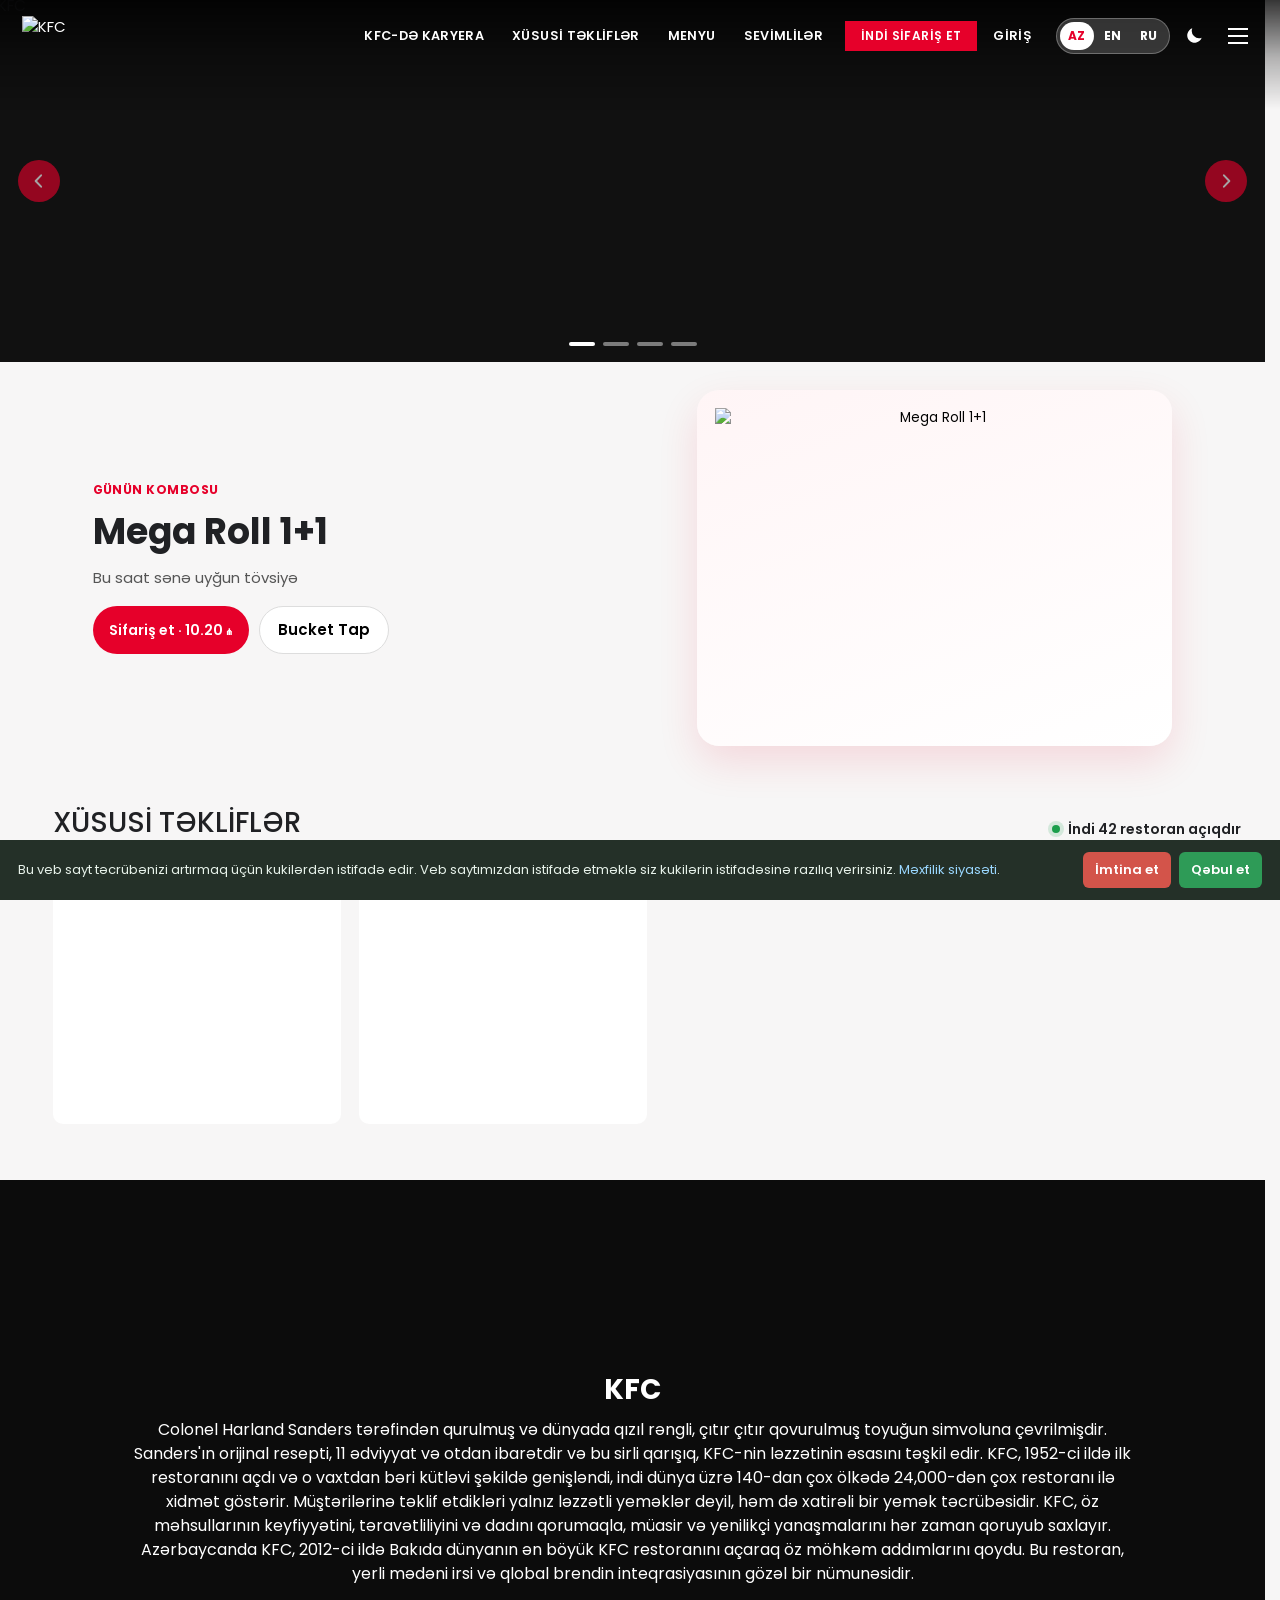
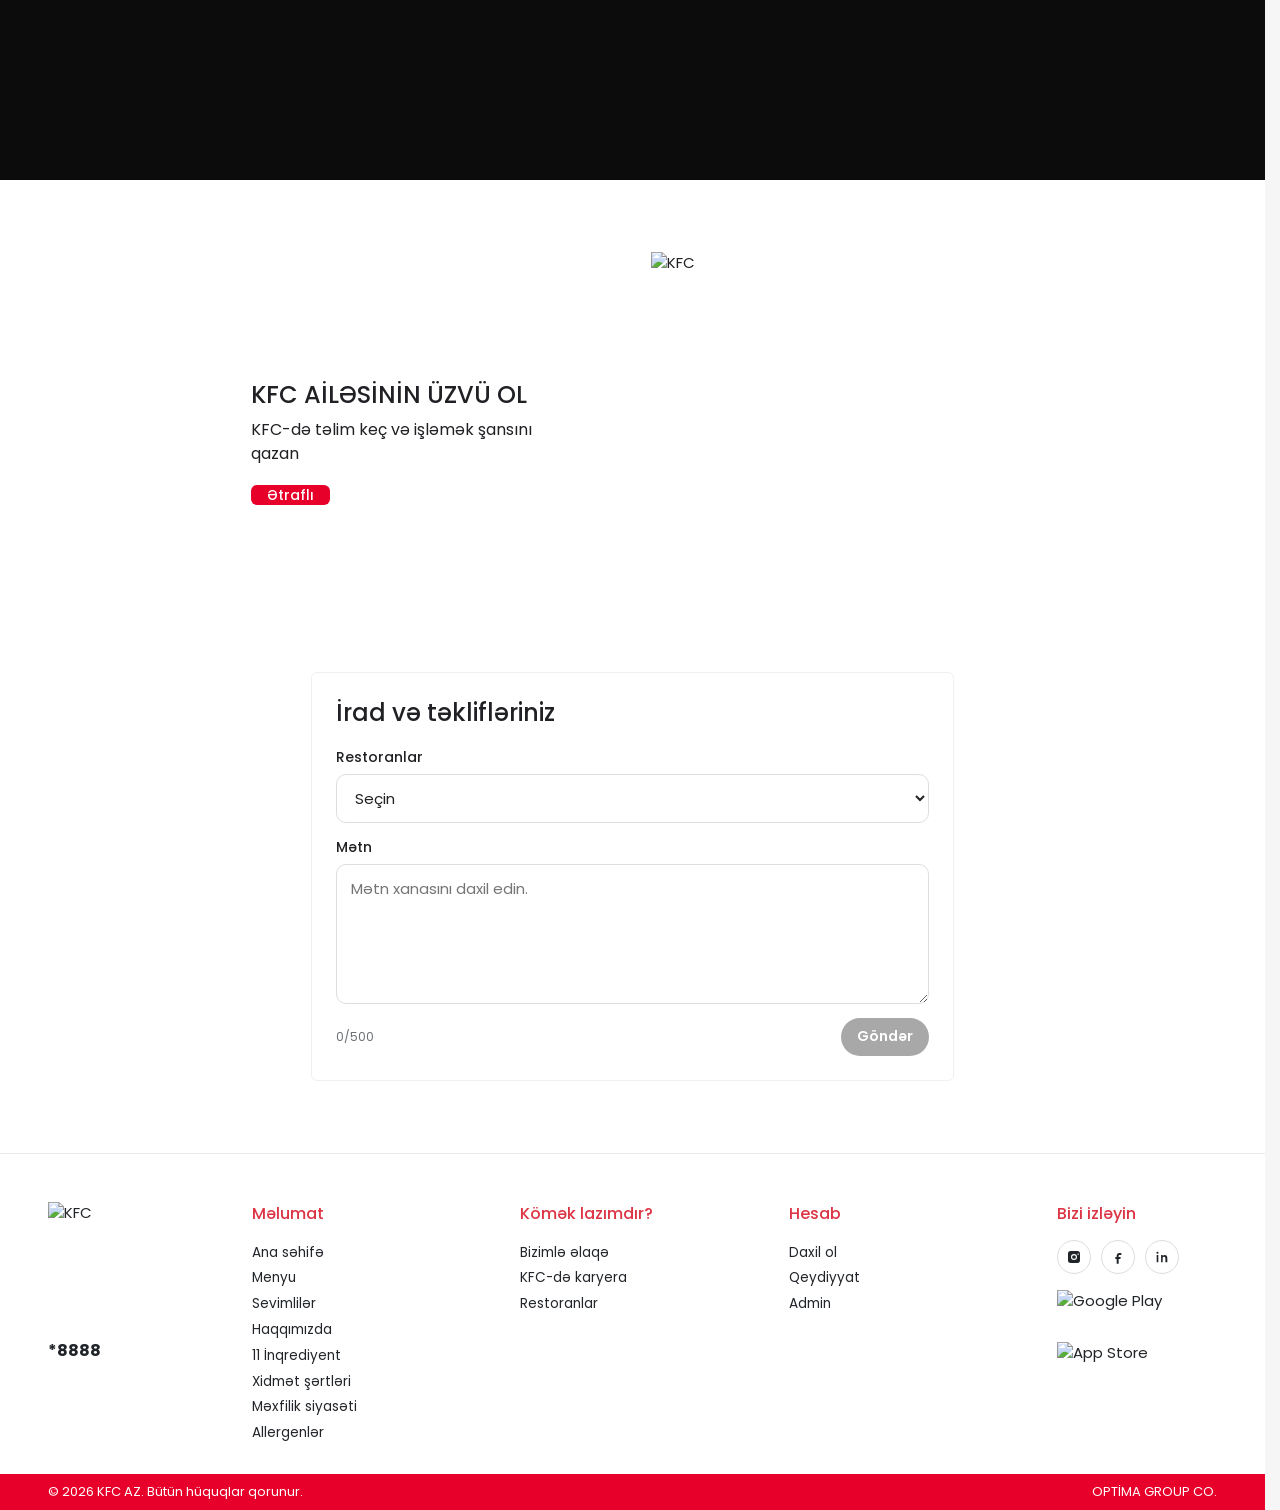
==== index.html @ a6d3deba "first commit" ====
<!DOCTYPE html>
<html lang="az">
<head>
  <meta charset="UTF-8">
  <meta name="viewport" content="width=device-width, initial-scale=1">
  <title>KFC Azərbaycan</title>
  <meta name="theme-color" content="#e6002a">
  <link rel="manifest" href="/manifest.webmanifest">
  <link rel="icon" href="https://kfc.az/_next/static/media/kfcLogo.0ef986cb.svg">
  <link rel="preconnect" href="https://fonts.googleapis.com">
  <link rel="preconnect" href="https://fonts.gstatic.com" crossorigin>
  <link href="https://fonts.googleapis.com/css2?family=Poppins:wght@400;500;600;700&display=swap" rel="stylesheet">
  <link rel="stylesheet" href="/css/styles.css?v=19">
  <script>!function(){try{if(localStorage.getItem("kfc_theme")==="dark")document.documentElement.classList.add("theme-dark")}catch(e){}}()</script>
</head>
<body data-page="home">
  <div id="root"></div>
  <script src="/js/catalog.js?v=19"></script>
  <script src="/js/branches.js?v=19"></script>
  <script src="/js/content.js?v=19"></script>
  <script src="/js/i18n.js?v=19"></script>
  <script src="/js/app.js?v=19"></script>
</body>
</html>
---- css/styles.css ----
﻿:root {
  --red: #e6002a;
  --red-dark: #c40022;
  --ink: #202124;
  --muted: #6b6f76;
  --line: #ececec;
  --bg: #f6f5f5;
  --card: #ffffff;
  --footer: #161616;
  --header-h: 72px;
  --shadow: 0 10px 28px rgba(17, 17, 17, 0.08);
  --radius: 16px;
}

* { box-sizing: border-box; }

html {
  overflow-y: scroll;
  scrollbar-gutter: stable;
  scrollbar-width: auto;
  scrollbar-color: #e6002a #f5f5f5;
}
::-webkit-scrollbar { width: 12px; height: 12px; }
::-webkit-scrollbar-track { background: #f5f5f5; }
::-webkit-scrollbar-thumb {
  background: #e6002a;
  border: 2px solid #f5f5f5;
  border-radius: 8px;
}
::-webkit-scrollbar-thumb:hover { background: #c40022; }
.drawer,
.side,
.offer-row { scrollbar-width: thin; scrollbar-color: #e6002a #f5f5f5; }
.drawer::-webkit-scrollbar,
.side::-webkit-scrollbar,
.offer-row::-webkit-scrollbar { width: 8px; }
.drawer::-webkit-scrollbar-thumb,
.side::-webkit-scrollbar-thumb,
.offer-row::-webkit-scrollbar-thumb { background: #e6002a; border-radius: 8px; }
html { scroll-behavior: smooth; }
body {
  margin: 0;
  font-family: Poppins, "Segoe UI", sans-serif;
  color: var(--ink);
  background: #fff;
  font-size: 15px;
  line-height: 1.5;
}
img { max-width: 100%; display: block; }
button, input, select, textarea { font-family: inherit; }
a { color: inherit; text-decoration: none; }
button { cursor: pointer; }

body.intro-lock { overflow: hidden; }
.intro {
  position: fixed;
  inset: 0;
  z-index: 200;
  cursor: pointer;
}
.intro-panel {
  position: absolute;
  left: 0;
  right: 0;
  height: 50.2%;
  background: #070707;
  z-index: 1;
}
.intro-panel.top { top: 0; box-shadow: 0 2px 0 #e6002a; }
.intro-panel.bottom { bottom: 0; }
.intro-mark {
  position: absolute;
  left: 50%;
  top: 46%;
  z-index: 3;
  display: flex;
  flex-direction: column;
  align-items: center;
  gap: 8px;
  transform: translate(-50%, -50%);
  animation: intro-mark .28s cubic-bezier(.2, .8, .2, 1) both;
}
.intro-mark img { width: 168px; height: 168px; max-width: none; filter: drop-shadow(0 16px 28px rgba(0, 0, 0, .45)); }
.intro-mark strong {
  color: #fff;
  font-size: 34px;
  font-weight: 700;
  letter-spacing: .42em;
  margin-left: .42em;
}
.intro-ring {
  position: absolute;
  left: 50%;
  top: 42%;
  z-index: 2;
  width: 160px;
  height: 160px;
  margin: -80px 0 0 -80px;
  border-radius: 50%;
  border: 2px solid rgba(230, 0, 42, .9);
  box-shadow: 0 0 40px rgba(230, 0, 42, .45);
  animation: intro-ring .42s ease-out both;
}
.intro-skip {
  position: absolute;
  right: 22px;
  bottom: 18px;
  z-index: 4;
  background: transparent;
  color: rgba(255, 255, 255, .72);
  border: 1px solid rgba(255, 255, 255, .28);
  border-radius: 999px;
  padding: 6px 14px;
  font-size: 13px;
}
.intro.out { pointer-events: none; }
.intro.out .intro-panel.top { animation: intro-up .45s cubic-bezier(.7, 0, .2, 1) forwards; }
.intro.out .intro-panel.bottom { animation: intro-down .45s cubic-bezier(.7, 0, .2, 1) forwards; }
.intro.out .intro-mark, .intro.out .intro-ring, .intro.out .intro-skip { animation: intro-fade .2s ease forwards; }
@keyframes intro-mark {
  from { opacity: 0; transform: translate(-50%, -46%) scale(.7); }
  to { opacity: 1; transform: translate(-50%, -50%) scale(1); }
}
@keyframes intro-ring {
  from { transform: scale(.45); opacity: .95; }
  to { transform: scale(2.6); opacity: 0; }
}
@keyframes intro-up { to { transform: translateY(-101%); } }
@keyframes intro-down { to { transform: translateY(101%); } }
@keyframes intro-fade { to { opacity: 0; } }

.header {
  position: sticky;
  top: 0;
  z-index: 40;
  height: var(--header-h);
  display: flex;
  align-items: center;
  justify-content: space-between;
  padding: 0 28px 0 22px;
  background: #fff;
  border-bottom: 2px solid var(--red);
}
.is-home { background: #f7f6f6; }
.is-home .header {
  position: fixed;
  left: 0;
  right: 0;
  height: 110px;
  align-items: flex-start;
  padding: 16px 22px 0;
  background: linear-gradient(180deg, rgba(0, 0, 0, .78) 0%, rgba(0, 0, 0, .28) 52%, rgba(0, 0, 0, 0) 100%);
  box-shadow: none;
  border-bottom: 0;
  color: #fff;
  transition: background .25s ease, color .25s ease, box-shadow .25s ease;
}
.is-home .header.is-solid {
  height: 68px;
  align-items: center;
  padding: 0 22px;
  background: #f4f4f4;
  color: #2f322c;
  box-shadow: 0 4px 12px rgba(0, 0, 0, .14);
}
.is-home .header.is-solid .nav a,
.is-home .header.is-solid .icon-btn,
.is-home .header.is-solid .user-chip { color: #2f322c; }
.is-home .header.is-solid .nav a:hover,
.is-home .header.is-solid .nav a.on { color: var(--red); opacity: 1; }
.is-home .header.is-solid .badge { background: var(--red); color: #fff; }
.is-home .header.is-solid .lang-switch button { color: #2f322c; }
.is-home .header.is-solid .lang-switch button.on,
.is-home .header.is-solid .lang-switch button:hover { color: var(--red); }
.logo img { height: 30px; width: auto; }
.is-home .logo img { height: 30px; }
.nav { display: flex; align-items: center; gap: 4px; }
.nav a, .nav button.linkish {
  position: relative;
  background: none;
  border: 0;
  color: inherit;
  font-size: 12.8px;
  font-weight: 600;
  letter-spacing: 0.35px;
  padding: 8px 12px;
  text-transform: uppercase;
  border-radius: 0;
  transition: color .2s ease, opacity .2s ease;
}
.nav a:hover, .nav button.linkish:hover { color: var(--red); }
.nav a.on {
  color: var(--red);
  font-weight: 700;
}
.nav a.on::after {
  content: "";
  position: absolute;
  left: 10px;
  right: 10px;
  bottom: 2px;
  height: 2px;
  border-radius: 2px;
  background: var(--red);
}
.nav a.btn-order {
  border: 0;
}
.nav a.btn-order::after { display: none; }
.is-home .nav a:hover { color: #fff; opacity: 0.9; }
.is-home .header:not(.is-solid) .nav a.on {
  color: #fff;
  opacity: 1;
}
.is-home .header:not(.is-solid) .nav a.on::after {
  background: #fff;
  box-shadow: 0 1px 6px rgba(0, 0, 0, .35);
}
.is-home .header.is-solid .nav a.on {
  color: var(--red);
  opacity: 1;
}
.is-home .header.is-solid .nav a.on::after { background: var(--red); }
.btn-order {
  background: var(--red) !important;
  color: #fff !important;
  border-radius: 999px;
  padding: 8px 16px !important;
  font-size: 12px !important;
  line-height: 1.2;
  margin-left: 6px;
}
.btn-order:hover { background: var(--red-dark) !important; opacity: 1 !important; }
.icon-btn {
  position: relative;
  width: 40px;
  height: 40px;
  border: 0;
  background: transparent;
  color: inherit;
  display: grid;
  place-items: center;
  border-radius: 8px;
}
.badge {
  position: absolute;
  top: 2px;
  right: 0;
  min-width: 16px;
  height: 16px;
  padding: 0 4px;
  border-radius: 99px;
  background: var(--red);
  color: #fff;
  font-size: 10px;
  font-weight: 700;
  display: grid;
  place-items: center;
}
.is-home .badge { background: #fff; color: var(--red); }
.icon-btn:hover { background: rgba(127,127,127,.12); }
.user-chip {
  font-size: 13px;
  font-weight: 600;
  padding: 0 8px;
  text-transform: none !important;
}
.theme-btn {
  width: 40px;
  height: 40px;
  border-radius: 50%;
  flex: 0 0 auto;
}
.theme-btn svg { display: block; }
.theme-btn.is-moon { color: #3a3a3a; }
.theme-btn.is-sun { color: #f5b400; }
.is-home .theme-btn.is-moon { color: #fff; }
.is-home .theme-btn.is-sun { color: #ffd666; }
.is-home .header.is-solid .theme-btn.is-moon { color: #2f322c; }
.is-home .header.is-solid .theme-btn.is-sun { color: #e6a800; }
html.theme-dark .theme-btn.is-sun { color: #ffd666; }
html.theme-dark .theme-btn.is-moon { color: #f2f2f2; }
.lang-switch {
  display: inline-flex;
  align-items: center;
  gap: 2px;
  margin-left: 8px;
  padding: 3px;
  border-radius: 999px;
  background: rgba(0, 0, 0, .08);
  border: 1px solid rgba(0, 0, 0, .08);
}
.is-home .lang-switch {
  background: rgba(255, 255, 255, .18);
  border-color: rgba(255, 255, 255, .28);
}
.is-home .header.is-solid .lang-switch {
  background: rgba(0, 0, 0, .06);
  border-color: rgba(0, 0, 0, .08);
}
.lang-switch button {
  background: transparent;
  border: 0;
  color: #2f322c;
  font-size: 12px;
  font-weight: 700;
  letter-spacing: 0.3px;
  min-width: 34px;
  height: 28px;
  padding: 0 8px;
  border-radius: 999px;
  cursor: pointer;
  transition: color .2s ease, background .2s ease;
}
.is-home .lang-switch button { color: #fff; }
.is-home .header.is-solid .lang-switch button { color: #2f322c; }
.lang-switch button:hover { background: rgba(230, 0, 42, .12); color: var(--red); }
.lang-switch button.on {
  background: var(--red);
  color: #fff !important;
}
.is-home .lang-switch button:hover { background: rgba(255, 255, 255, .22); color: #fff; }
.is-home .lang-switch button.on { background: #fff; color: var(--red) !important; }
.is-home .header.is-solid .lang-switch button:hover { background: rgba(230, 0, 42, .12); color: var(--red); }
.is-home .header.is-solid .lang-switch button.on { background: var(--red); color: #fff !important; }
.scroll-top {
  position: fixed;
  right: 18px;
  bottom: 88px;
  z-index: 45;
  width: 46px;
  height: 46px;
  border: 0;
  border-radius: 50%;
  background: #e6002a;
  color: #fff;
  display: grid;
  place-items: center;
  box-shadow: 0 10px 24px rgba(230, 0, 42, .35);
  cursor: pointer;
  transition: transform .2s ease, background .2s ease, opacity .2s ease;
}
.scroll-top:hover { background: #c40022; transform: translateY(-2px); }
.scroll-top[hidden] { display: none !important; }
body:has(.cookie) .scroll-top { bottom: 118px; }

.hero { position: relative; background: transparent; padding: 0; }
.hero-viewport {
  position: relative;
  overflow: hidden;
  width: 100%;
  margin: 0;
  height: auto;
  aspect-ratio: 1800 / 515;
  background: #111;
}
.hero-track {
  display: flex;
  height: 100%;
  transition: transform .7s cubic-bezier(.22, .61, .36, 1);
}
.hero-slide { flex: 0 0 100%; width: 100%; height: 100%; min-width: 0; overflow: hidden; }
.hero-slide img {
  width: 100%;
  height: 100%;
  object-fit: cover;
  object-position: center center;
  background: transparent;
  display: block;
}
.hero-slide.live img { animation: hero-live 8s linear forwards; }
@keyframes hero-live { from { transform: translate3d(0,0,0) scale(1); } to { transform: translate3d(0,0,0) scale(1.03); } }
.hero-progress {
  position: absolute; left: 0; bottom: 0; height: 3px; width: 0; background: #fff; z-index: 4;
}
.hero-progress.run { animation: hero-load 4.2s linear; }
@keyframes hero-load { to { width: 100%; } }
.hero-btn {
  position: absolute;
  top: 50%;
  transform: translateY(-50%);
  width: 42px;
  height: 42px;
  border-radius: 50%;
  border: 0;
  background: #e6002a;
  color: #fff;
  display: grid;
  place-items: center;
  opacity: .62;
  transition: opacity .25s ease, transform .25s ease, background .25s ease;
  z-index: 2;
}
.hero-btn svg { display: block; }
.hero-btn:hover { opacity: 1; background: #ff1a3c; transform: translateY(-50%) scale(1.08); }
.hero-btn.prev { left: 18px; }
.hero-btn.next { right: 18px; }
.hero-bars {
  position: absolute;
  left: 0;
  right: 0;
  bottom: 8px;
  z-index: 3;
  display: flex;
  justify-content: center;
  align-items: center;
  gap: 8px;
  height: 20px;
  margin: 0;
  background: transparent;
  border: 0;
  pointer-events: none;
}
.hero-bars button {
  width: 26px; height: 4px; border: 0; border-radius: 4px; padding: 0;
  background: rgba(255, 255, 255, .45); opacity: 1;
  transition: background .25s ease, width .25s ease;
  pointer-events: auto;
  cursor: pointer;
}
.hero-bars button.on { background: #fff; width: 26px; }

.section { padding: 42px 40px 20px; }
.offers-band {
  background: #f7f6f6;
  padding: 32px 24px 48px 53px;
}
.offers-band h2 {
  margin: 0;
  font-size: 28px;
  font-weight: 500;
  letter-spacing: 0;
  text-transform: uppercase;
  line-height: 1.2;
}
.offers-head { display: flex; align-items: flex-end; justify-content: space-between; gap: 16px; margin: 0 0 28px; flex-wrap: wrap; }
.open-now { display: inline-flex; align-items: center; gap: 8px; font-size: 14px; font-weight: 600; color: #202124; }
.open-now i { width: 8px; height: 8px; border-radius: 50%; background: #1b9e4b; box-shadow: 0 0 0 4px rgba(27, 158, 75, .16); }
.offer-row {
  display: flex;
  gap: 18px;
  overflow: auto;
  padding-bottom: 8px;
}
.offer-shot {
  flex: 0 0 288px;
  width: 288px;
  height: 256px;
  border-radius: 10px;
  overflow: hidden;
  background: #fff;
  transition: box-shadow .3s ease, transform .35s ease;
}
.offer-shot:hover { box-shadow: 0 18px 36px rgba(17, 17, 17, .16); }
.offer-shot img { width: 100%; height: 100%; object-fit: cover; object-position: center; display: block; animation: offer-live 18s ease-in-out infinite alternate; }
.offer-shot:nth-child(2n) img { animation-delay: -6s; }
@keyframes offer-live { from { transform: translate3d(0,0,0) scale(1); } to { transform: translate3d(0,0,0) scale(1.035); } }
.card-grid {
  display: grid;
  grid-template-columns: repeat(5, minmax(0, 1fr));
  gap: 18px;
}

.pcard {
  background: var(--card);
  border-radius: 18px;
  box-shadow: 0 8px 24px rgba(17, 17, 17, .07);
  overflow: hidden;
  display: flex;
  flex-direction: column;
  min-height: 100%;
  border: 1px solid #f3f3f3;
  transition: box-shadow .3s ease, transform .35s ease;
}
.pcard:hover { box-shadow: 0 22px 40px rgba(17, 17, 17, .16); }
.pcard .photo {
  height: 196px;
  background: linear-gradient(#fff, #fafafa);
  display: grid;
  place-items: center;
  padding: 10px 10px 0;
  overflow: hidden;
}
.pcard .photo img {
  width: 100%;
  height: 180px;
  object-fit: contain;
  transition: transform .45s ease;
}
.pcard:hover .photo img { transform: none; }
.pcard .body { padding: 4px 14px 16px; text-align: center; display: flex; flex-direction: column; flex: 1; }
.pcard h3 {
  margin: 6px 0 6px;
  font-size: 14px;
  font-weight: 700;
  line-height: 1.3;
  min-height: 36px;
}
.pcard p {
  margin: 0 0 8px;
  color: var(--muted);
  font-size: 12px;
  line-height: 1.45;
  min-height: 35px;
  display: -webkit-box;
  -webkit-line-clamp: 2;
  -webkit-box-orient: vertical;
  overflow: hidden;
}
.price { color: var(--red); font-weight: 700; font-size: 15px; margin-bottom: 10px; }
.btn-red {
  background: var(--red);
  color: #fff;
  border: 0;
  border-radius: 999px;
  min-height: 38px;
  padding: 8px 16px;
  font-size: 14px;
  font-weight: 600;
  transition: background .2s ease, transform .2s ease, box-shadow .2s ease;
}
.btn-red:hover { background: var(--red-dark); box-shadow: 0 8px 16px rgba(230, 0, 42, .28); }
.btn-red:disabled { opacity: .45; cursor: not-allowed; }
.pcard .btn-red { width: 100%; margin-top: auto; }

.story-band {
  position: relative;
  min-height: 600px;
  overflow: hidden;
  background: #111;
}
.story-photo {
  position: absolute;
  inset: -4%;
  background: center/cover no-repeat;
  animation: story-live 32s ease-in-out infinite alternate;
}
@keyframes story-live {
  from { transform: translate3d(-1.2%, 0, 0) scale(1.04); }
  to { transform: translate3d(1.2%, 0, 0) scale(1.06); }
}
.story-overlay {
  position: relative;
  z-index: 1;
  min-height: 600px;
  background: rgba(0, 0, 0, .267);
  display: flex;
  align-items: center;
  justify-content: center;
  padding: 48px 16px;
}
.story-box { width: min(1000px, 100%); text-align: center; color: #fff; }
.story-box h2 {
  margin: 0;
  color: #fff;
  font-size: 28px;
  font-weight: 700;
  line-height: 33.6px;
  text-transform: none;
  letter-spacing: 0;
}
.story-box p {
  margin: 12px 0 0;
  color: #fff;
  font-size: 16px;
  font-weight: 400;
  line-height: 24px;
}

.ing, .year-card, .career-row, .join-card {
  transition: box-shadow .3s ease, transform .35s ease;
}
.offer-shot.is-tilt, .pcard.is-tilt, .ing.is-tilt, .year-card.is-tilt, .career-row.is-tilt, .join-card.is-tilt {
  transition: box-shadow .3s ease;
}

.home-bottom {
  background: #fff;
  display: flex;
  justify-content: center;
  align-items: flex-start;
  gap: 28px;
  flex-wrap: wrap;
  padding: 64px 40px 72px;
}
.join-card {
  width: min(820px, 100%);
  min-height: 384px;
  background: #fff;
  border-radius: 6px;
  display: flex;
  align-items: center;
  justify-content: space-between;
  gap: 12px;
  padding: 8px 8px 8px 28px;
}
.join-card h2 {
  margin: 0 0 8px;
  font-size: 24px;
  font-weight: 500;
  line-height: 28.8px;
  text-transform: uppercase;
}
.join-card p { margin: 0 0 18px; font-size: 16px; line-height: 24px; max-width: 307px; }
.join-card img { width: 384px; height: 384px; object-fit: cover; object-position: center; flex: 0 0 384px; animation: offer-live 20s ease-in-out infinite alternate; }
.join-card .btn-red { width: 144px; height: 40px; min-height: 40px; border-radius: 6px; font-weight: 500; padding: 0 16px; }
.feedback-card {
  width: min(643px, 100%);
  background: #fff;
  border: 1px solid #f0f0f0;
  border-radius: 6px;
  padding: 22px 24px 24px;
}
.feedback-card h2 { margin: 0 0 16px; font-size: 24px; font-weight: 500; }
.field { display: flex; flex-direction: column; gap: 6px; margin-bottom: 14px; }
.field span, .label { font-size: 14px; font-weight: 500; }
.field input, .field select, .field textarea {
  width: 100%;
  border: 1px solid #dedede;
  border-radius: 10px;
  padding: 12px 14px;
  font-size: 15px;
  background: #fff;
  color: var(--ink);
}
.field textarea { min-height: 140px; resize: vertical; }
.field input:focus, .field select:focus, .field textarea:focus, .search:focus {
  outline: none;
  border-color: var(--red);
  box-shadow: 0 0 0 3px rgba(230, 0, 42, .12);
}
.row-between { display: flex; justify-content: space-between; align-items: center; gap: 12px; }
.counter { font-size: 12px; color: var(--muted); }
.note { font-size: 14px; color: #1b7f3a; background: #eefaf1; border-radius: 10px; padding: 12px 14px; }

.footer { background: #fff; color: #212529; padding: 48px 48px 0; border-top: 1px solid rgba(0, 0, 0, .08); }
.footer-grid { display: grid; grid-template-columns: 180px 1fr 1fr 1fr 160px; gap: 24px; align-items: start; }
.foot-brand { display: flex; flex-direction: column; align-items: flex-start; gap: 14px; }
.foot-logo { width: 120px; height: 120px; object-fit: contain; display: block; }
.footer h3 { margin: 0 0 14px; color: #dc3545; font-size: 16px; font-weight: 500; }
.footer a, .footer p { display: block; font-size: 13.6px; line-height: 1.9; color: #212529; margin: 0; }
.footer a:hover { color: var(--red); }
.phone { font-size: 16px !important; color: #212529 !important; font-weight: 700; letter-spacing: 0; }
.footer .copy {
  margin: 28px -48px 0;
  height: 36px;
  padding: 0 48px;
  background: var(--red);
  color: #fff;
  font-size: 13px;
  display: flex;
  align-items: center;
  justify-content: space-between;
  gap: 16px;
}
.socials { display: flex; gap: 10px; }
.socials a {
  width: 34px; height: 34px; border-radius: 50%; border: 1px solid #ddd;
  display: grid; place-items: center; font-size: 13px; font-weight: 700; color: #212529;
}
.socials a:hover { background: var(--red); border-color: var(--red); transform: translateY(-2px); }
.stores { display: flex; flex-direction: column; align-items: flex-start; gap: 8px; margin-top: 16px; }
.stores img { width: 150px; height: auto; display: block; }
.empty-basket { display: flex; flex-direction: column; align-items: center; text-align: center; padding: 12px 0 8px; }
.empty-basket img { width: 160px; height: 160px; object-fit: contain; }
.courier {
  position: fixed; left: 18px; bottom: 18px; z-index: 54;
  display: flex; align-items: center; gap: 10px;
  background: #fff; color: #202124; border-radius: 16px;
  box-shadow: 0 12px 28px rgba(17, 17, 17, .16);
  padding: 8px 8px 8px 8px; max-width: calc(100vw - 36px);
}
body:has(.cookie) .courier { bottom: 78px; }
.courier img { width: 64px; height: 64px; object-fit: contain; border-radius: 12px; flex: 0 0 64px; }
.courier span { display: flex; flex-direction: column; min-width: 0; }
.courier b { font-size: 14px; }
.courier em { font-style: normal; color: #e6002a; font-size: 13px; font-weight: 700; }
.courier small { color: #6b6f76; font-size: 12px; }
.courier button { border: 0; background: transparent; color: #6b6f76; font-size: 18px; line-height: 1; padding: 4px 6px; }

.cookie {
  position: fixed; left: 0; right: 0; bottom: 0; z-index: 60;
  background: #243028; color: #e7f2ea;
  display: flex; justify-content: space-between; align-items: center; gap: 18px;
  padding: 12px 18px; font-size: 13px; line-height: 1.45;
}
.cookie a { color: #9ad7ff; display: inline; }
.cookie .actions { display: flex; gap: 8px; flex-shrink: 0; }
.cookie .ghost, .cookie .ok {
  border-radius: 6px; padding: 8px 12px; font-size: 13px; font-weight: 600; border: 0;
}
.cookie .ghost { background: #d3544a; color: #fff; }
.cookie .ok { background: #2e9b57; color: #fff; }

.backdrop { position: fixed; inset: 0; background: rgba(0,0,0,.45); z-index: 70; }
.drawer {
  position: fixed; top: 0; right: 0; height: 100%; width: min(420px, 100%);
  background: #fff; z-index: 80; overflow: auto; padding: 18px 18px 32px;
  box-shadow: -12px 0 40px rgba(0,0,0,.18);
}
.drawer h4 { margin: 18px 0 8px; font-size: 15px; }
button.texty { background: none; border: 0; cursor: pointer; }
.drawer a, .drawer button.texty {
  display: block; width: 100%; text-align: left; background: none; border: 0;
  padding: 8px 0; font-size: 14px; color: #333;
}
.drawer-head { display: flex; justify-content: space-between; align-items: center; }
.cart-row { display: grid; grid-template-columns: 64px 1fr auto; gap: 10px; align-items: center; padding: 10px 0; border-bottom: 1px solid var(--line); }
.cart-row img { width: 64px; height: 64px; object-fit: contain; }
.qty { display: flex; align-items: center; gap: 8px; margin-top: 6px; }
.qty button { width: 26px; height: 26px; border-radius: 50%; border: 1px solid #ddd; background: #fff; }
.cart-total { display: flex; justify-content: space-between; font-weight: 700; margin: 14px 0; font-size: 16px; }
.empty { color: var(--muted); font-size: 14px; padding: 8px 0 16px; }
.lang-row { display: flex; gap: 8px; margin-top: 8px; }
.lang-row button { border: 1px solid #ddd; background: #fff; border-radius: 8px; padding: 6px 10px; font-weight: 700; font-size: 13px; }
.lang-row button.on { background: var(--red); color: #fff; border-color: var(--red); }

.layout { display: grid; grid-template-columns: 268px 1fr; min-height: calc(100vh - 72px); background: #fff; }
.side {
  background: #f7f6f6;
  padding: 22px 14px 40px;
  position: sticky;
  top: 72px;
  height: calc(100vh - 72px);
  overflow: auto;
}
.side button {
  width: 100%; display: flex; align-items: center; gap: 14px;
  background: none; border: 0; text-align: left; padding: 10px 12px;
  font-size: 16px; font-weight: 500; color: #212529;
  border-radius: 14px;
  transition: background .2s ease, color .2s ease, transform .2s ease;
}
.side button em { margin-left: auto; font-style: normal; font-size: 12px; color: #9aa0a6; font-weight: 600; }
.side button:hover { background: rgba(255, 255, 255, .7); }
.side button.on { color: var(--red); font-weight: 700; background: transparent; }
.side .bubble {
  width: 48px; height: 48px; border-radius: 50%;
  display: grid; place-items: center;
  background: #fff;
  color: #4a4a4a;
  flex: 0 0 48px;
  overflow: hidden;
  border: 2px solid #eee;
  box-shadow: 0 4px 14px rgba(17, 17, 17, .08);
  transition: border-color .2s ease, box-shadow .2s ease, transform .2s ease;
}
.side .bubble img {
  width: 100%;
  height: 100%;
  object-fit: cover;
  object-position: center;
  display: block;
  transform: scale(1.08);
}
.side button:hover .bubble {
  transform: scale(1.04);
  box-shadow: 0 8px 18px rgba(17, 17, 17, .12);
}
.side button.on .bubble {
  border-color: var(--red);
  box-shadow: 0 0 0 3px rgba(230, 0, 42, .18), 0 8px 20px rgba(230, 0, 42, .16);
  background: #fff;
  color: var(--red);
}
.side svg { width: 22px; height: 22px; }
.menu-wrap { padding: 22px 28px 48px; background: #fff; }
.menu-head { display: flex; justify-content: space-between; align-items: flex-end; gap: 18px; margin-bottom: 18px; }
.menu-head h1 { margin: 0; font-size: 28px; font-weight: 600; letter-spacing: -.3px; }
.menu-head p { margin: 4px 0 0; color: var(--muted); font-size: 14px; }
.menu-head .search { max-width: 280px; margin: 0; }
.kfc-stripe { display: flex; gap: 6px; margin-bottom: 10px; }
.kfc-stripe span { width: 28px; height: 8px; background: var(--red); border-radius: 2px; }
.kfc-stripe span.soft { background: #f6d5da; }
.menu-grid { animation: rise .35s ease; }
@keyframes rise { from { opacity: 0; transform: translateY(10px); } to { opacity: 1; transform: none; } }
.catalog .card-grid { grid-template-columns: repeat(auto-fill, minmax(250px, 1fr)); gap: 20px; }
.catalog .pcard {
  background: #f7f6f6;
  border: 0;
  border-radius: 10px;
  box-shadow: none;
}
.catalog .pcard:hover { box-shadow: 0 18px 36px rgba(17, 17, 17, .14); }
.catalog .pcard .photo {
  position: relative;
  height: 208px;
  padding: 0;
  background: #f7f6f6;
  overflow: hidden;
  display: block;
}
.catalog .pcard .photo img {
  position: absolute;
  inset: 0;
  width: 100%;
  height: 100%;
  object-fit: cover;
  object-position: center;
  display: block;
}
.offers-catalog .pcard .photo { height: 256px; }
.catalog .pcard .body { padding: 12px 14px 16px; }
.catalog .pcard h3 { font-size: 16px; font-weight: 600; min-height: 42px; }
.catalog .pcard p { font-size: 13px; min-height: 38px; }
.catalog .price { font-size: 16px; }
.catalog .pcard .btn-red {
  width: 100%;
  height: 32px;
  min-height: 32px;
  margin: 8px 0 0;
  padding: 0 12px;
  border-radius: 10px;
  font-size: 16px;
  font-weight: 500;
  line-height: 32px;
}
.page-title { margin: 0 0 10px; font-size: 32px; font-weight: 600; letter-spacing: -.3px; }
.chili {
  position: absolute; top: 10px; right: 10px;
  width: 28px; height: 28px; border-radius: 50%;
  background: #fff; display: grid; place-items: center;
  box-shadow: 0 4px 12px rgba(17, 17, 17, .14);
}
.pcard .photo { position: relative; }
.socials a { transition: background .2s ease, transform .2s ease, border-color .2s ease; }

.page { padding: 28px 40px 64px; background: #fff; }
.page-hero {
  width: 100%;
  aspect-ratio: 1920 / 700;
  min-height: 0;
  height: auto;
  background-color: #111;
  background-position: center;
  background-size: cover;
  background-repeat: no-repeat;
  color: #fff;
  display: flex; align-items: flex-end; padding: 28px 40px;
}
.page-hero h1 { margin: 0; font-size: 40px; font-weight: 700; text-shadow: 0 2px 12px rgba(0,0,0,.35); }
.lead { font-size: 16px; line-height: 1.75; color: #3c3c3c; max-width: 860px; }

.timeline { display: flex; flex-direction: column; gap: 36px; margin-top: 28px; }
.year {
  display: flex; align-items: stretch; gap: 48px;
  width: min(800px, 94%);
  margin-right: auto;
  background: transparent; border: 0; border-radius: 0; overflow: visible;
}
.year.year-alt { margin-right: 0; margin-left: auto; flex-direction: row-reverse; }
.year-card {
  width: min(594px, 100%); flex: 0 1 594px; min-width: 0;
  background: #fff; border: 1px solid #f0f0f0; border-radius: 8px;
  padding: 24px; display: flex; flex-direction: column; gap: 14px;
}
.year-card img {
  width: 100%; height: auto; object-fit: contain; object-position: center;
  border-radius: 6px; display: block; background: #f7f7f7;
}
.year-mark {
  flex: 0 0 80px; display: flex; align-items: center; justify-content: center;
  color: var(--red); font-size: 18px; font-weight: 600;
  border-left: 2px solid #f3d0d4;
}
.year.year-alt .year-mark { border-left: 0; border-right: 2px solid #f3d0d4; }
.year h3 { margin: 0 0 6px; font-size: 18px; }
.year p { margin: 0; font-size: 14px; line-height: 1.65; color: #444; }

.split { display: grid; grid-template-columns: 1.1fr .9fr; gap: 28px; align-items: start; }
.career-list { display: flex; flex-direction: column; gap: 16px; margin: 22px auto 0; width: min(1527px, 100%); }
.career-row {
  display: flex; align-items: stretch; gap: 8px;
  min-height: 400px; background: #fff; border-radius: 6px; overflow: hidden;
  border: 1px solid #f0f0f0;
}
.career-row.alt { flex-direction: row-reverse; }
.career-row img {
  width: 709px; height: 400px; object-fit: cover; object-position: center; flex: 0 0 709px; display: block;
}
.career-row div { padding: 28px 32px; display: flex; flex-direction: column; justify-content: center; }
.career-row h3 { margin: 0 0 10px; font-size: 22px; }
.career-row li, .career-row p { font-size: 16px; line-height: 1.65; color: #444; }

.ing-page { background: #fff; }
.ing-page h1 {
  margin: 8px auto 28px;
  max-width: 920px;
  text-align: center;
  font-size: 22px;
  font-weight: 600;
  letter-spacing: .3px;
  text-transform: uppercase;
}
.ing-list { display: flex; flex-direction: column; gap: 22px; align-items: center; }
.ing {
  width: min(1336px, 100%);
  min-height: 400px;
  display: flex;
  align-items: stretch;
  background: #fff;
  border: 1px solid #f0f0f0;
  border-radius: 6px;
  overflow: hidden;
}
.ing:nth-child(even) { flex-direction: row-reverse; }
.ing-photo { width: 450px; height: 400px; flex: 0 0 450px; overflow: hidden; background: #f3f3f3; }
.ing-photo img { width: 100%; height: 100%; object-fit: cover; object-position: center; display: block; }
.ing:nth-child(odd) .ing-photo img { border-radius: 6px 0 0 6px; }
.ing:nth-child(even) .ing-photo img { border-radius: 0 6px 6px 0; }
.ing-copy { display: flex; flex-direction: column; justify-content: center; padding: 28px 36px; }
.ing h3 { margin: 0 0 12px; font-size: 22px; font-weight: 600; line-height: 1.35; }
.ing p { margin: 0; font-size: 16px; line-height: 1.7; color: #3a3a3a; }

.branch-layout { display: grid; grid-template-columns: 380px 1fr; gap: 18px; min-height: 640px; }
.branch-list { border: 1px solid var(--line); border-radius: 16px; overflow: auto; max-height: 720px; background: #fff; }
.branch-item { width: 100%; text-align: left; background: #fff; border: 0; border-bottom: 1px solid var(--line); padding: 14px 16px; transition: background .2s ease; }
.branch-item:hover { background: #fafafa; }
.branch-item.on { background: #fff5f6; }
.branch-item b { display: block; font-size: 15px; }
.branch-item span { display: block; font-size: 13px; color: var(--muted); line-height: 1.45; margin-top: 3px; }
.map-card { border: 1px solid var(--line); border-radius: 16px; overflow: hidden; background: #fff; }
.map-card iframe { width: 100%; height: 420px; border: 0; }
.map-meta { padding: 16px 18px 20px; }
.map-meta h2 { margin: 0 0 8px; font-size: 22px; }
.search {
  width: 100%; margin-bottom: 12px; border: 1px solid #dedede; border-radius: 10px; padding: 12px 14px; font-size: 15px;
}

.auth-wrap { min-height: calc(100vh - 72px); display: grid; place-items: center; background: var(--bg); padding: 32px 16px 64px; }
.auth-card { width: min(460px, 100%); background: #fff; border-radius: 18px; box-shadow: var(--shadow); padding: 28px 26px 26px; }
.auth-card h1 { margin: 0 0 6px; font-size: 28px; }
.auth-card .sub { color: var(--muted); font-size: 14px; margin-bottom: 18px; }
.auth-card .btn-red { width: 100%; min-height: 44px; margin-top: 6px; }
.switch { margin-top: 14px; font-size: 14px; text-align: center; }
.switch a { color: var(--red); font-weight: 600; }
.error { color: var(--red); font-size: 13px; margin: 0 0 8px; }

.legal h1 { font-size: 32px; margin: 0 0 12px; }
.legal h2 { font-size: 18px; margin: 22px 0 8px; }
.legal p, .legal li { font-size: 15px; line-height: 1.7; color: #3a3a3a; }

.toast {
  position: fixed; top: 86px; right: 18px; z-index: 90;
  background: #111; color: #fff; border-radius: 10px; padding: 12px 14px; font-size: 14px;
  box-shadow: var(--shadow);
}

.kds {
  position: fixed;
  right: 22px;
  top: 86px;
  z-index: 55;
  width: 220px;
  padding: 0;
  border: 0;
  background: transparent;
  text-align: left;
  filter: drop-shadow(0 16px 24px rgba(0, 0, 0, .22));
}
.is-home .kds { top: 124px; }
.kds-head {
  display: flex;
  align-items: center;
  justify-content: space-between;
  background: #161616;
  color: #fff;
  border-radius: 8px 8px 0 0;
  padding: 7px 10px;
  font-size: 11px;
  letter-spacing: .14em;
  text-transform: uppercase;
}
.kds-head i {
  width: 8px;
  height: 8px;
  border-radius: 50%;
  background: #3dff7a;
  box-shadow: 0 0 8px #3dff7a;
  animation: kds-blink 1.2s steps(1) infinite;
}
.kds-paper {
  display: block;
  background: #f4efe4;
  color: #1a1a1a;
  padding: 10px 12px 16px;
  font-family: "Courier New", ui-monospace, monospace;
  font-size: 13px;
  line-height: 1.35;
  clip-path: polygon(0 0, 100% 0, 100% calc(100% - 12px), 94% 100%, 86% calc(100% - 9px), 76% 100%, 64% calc(100% - 10px), 52% 100%, 40% calc(100% - 8px), 28% 100%, 16% calc(100% - 9px), 6% 100%, 0 calc(100% - 8px));
  transform-origin: top center;
  animation: kds-feed .4s cubic-bezier(.2, .8, .2, 1);
}
.kds-paper p { display: flex; justify-content: space-between; gap: 8px; margin: 0 0 6px; }
.kds-paper b { font-weight: 700; overflow: hidden; text-overflow: ellipsis; white-space: nowrap; max-width: 156px; }
.kds-paper em { display: block; margin-top: 8px; font-style: normal; color: #e6002a; letter-spacing: .08em; font-size: 12px; }
.kds-paper .fresh { animation: kds-line .35s ease; }
body:has(.drawer) .kds { visibility: hidden; }
@keyframes kds-feed { from { transform: scaleY(.15); opacity: 0; } to { transform: none; opacity: 1; } }
@keyframes kds-line { from { transform: translateY(-10px); opacity: 0; } }
@keyframes kds-blink { 50% { opacity: .2; } }
@media (prefers-reduced-motion: reduce) {
  .kds-paper, .kds-paper .fresh, .kds-head i,
  .hero-slide.live img, .offer-shot img, .join-card img, .story-photo { animation: none; }
}

@media (max-width: 1100px) {
  .card-grid { grid-template-columns: repeat(3, minmax(0, 1fr)); }
  .footer-grid { grid-template-columns: 1fr 1fr 1fr; }
  .split, .branch-layout { grid-template-columns: 1fr; }
  .nav a.hide-sm { display: none; }
  .join-card img { width: 220px; height: 220px; flex-basis: 220px; }
  .career-row img { width: 46%; flex-basis: 46%; height: 280px; }
}
@media (max-width: 760px) {
  .hero-btn { width: 36px; height: 36px; }
  .hero-btn.prev { left: 8px; }
  .hero-btn.next { right: 8px; }
  .header { padding: 0 10px 0 12px; }
  .is-home .header { height: 88px; padding-top: 10px; }
  .is-home .header.is-solid { height: 64px; padding-top: 0; align-items: center; }
  .logo img, .is-home .logo img { height: 30px; }
  .hero-btn { width: 34px; height: 34px; }
  .offers-band { padding: 24px 16px 32px; }
  .section, .page, .footer { padding-left: 16px; padding-right: 16px; }
  .copy { margin-left: -16px; margin-right: -16px; padding-left: 16px; padding-right: 16px; }
  .join-card { flex-direction: column; align-items: flex-start; padding: 20px; }
  .card-grid { grid-template-columns: 1fr 1fr; }
  .foot-logo { width: 88px; height: 88px; }
  .layout { grid-template-columns: 1fr; }
  .side { position: static; height: auto; display: flex; overflow: auto; padding: 10px 8px; gap: 4px; }
  .side button { width: auto; white-space: nowrap; flex-direction: column; gap: 6px; padding: 8px 10px; min-width: 76px; }
  .side button em { display: none; }
  .side .bubble { width: 52px; height: 52px; flex-basis: 52px; }
  .menu-head { flex-direction: column; align-items: stretch; }
  .menu-head .search { max-width: none; }
  .year, .year.year-alt, .ing, .ing:nth-child(even), .career-row, .career-row.alt { flex-direction: column; width: 100%; margin: 0; }
  .year-mark, .year.year-alt .year-mark { border: 0; flex-basis: auto; justify-content: flex-start; padding: 0 4px; }
  .ing-photo { width: 100%; height: 240px; flex-basis: 240px; }
  .ing:nth-child(odd) .ing-photo img, .ing:nth-child(even) .ing-photo img { border-radius: 0; }
  .ing-copy { padding: 18px 16px 22px; }
  .career-row img { width: 100%; height: 220px; flex-basis: auto; }
  .career-row div { padding: 16px; }
  .page-hero { aspect-ratio: 16 / 7; padding: 16px; }
  .page-hero h1, .app-band h2 { font-size: 28px; }
  .footer-grid { grid-template-columns: 1fr 1fr; }
  .kds { display: none; }
  .cookie { flex-direction: column; align-items: stretch; }
}
@media (max-width: 520px) {
  .card-grid { grid-template-columns: 1fr; }
}

html.theme-dark {
  color-scheme: dark;
  scrollbar-color: #e6002a #1a1a1a;
  --ink: #f2f2f2;
  --muted: #a3a7ad;
  --line: #2c2c2c;
  --bg: #121212;
  --card: #1c1c1c;
  --shadow: 0 10px 28px rgba(0, 0, 0, 0.35);
}
html.theme-dark ::-webkit-scrollbar-track { background: #1a1a1a; }
html.theme-dark ::-webkit-scrollbar-thumb { border-color: #1a1a1a; }
html.theme-dark body { background: #121212; color: var(--ink); }
html.theme-dark .is-home { background: #121212; }
html.theme-dark .hero,
html.theme-dark .hero-viewport { background: #111; }
html.theme-dark .hero-slide img {
  object-fit: cover;
  object-position: center center;
}
html.theme-dark .hero-bars { background: transparent; }
html.theme-dark .hero-bars button { background: rgba(255, 255, 255, .45); }
html.theme-dark .hero-bars button.on { background: #fff; }
html.theme-dark .theme-btn {
  color: inherit;
  border-radius: 50%;
  background: rgba(255, 255, 255, .08);
}
html.theme-dark .theme-btn:hover { background: rgba(255, 255, 255, .16); }
html.theme-dark .header,
html.theme-dark .header.is-solid {
  background: #171717;
  border-bottom-color: var(--red);
  color: #f2f2f2;
  box-shadow: 0 4px 16px rgba(0, 0, 0, .45);
}
html.theme-dark .is-home .header {
  background: linear-gradient(180deg, rgba(0, 0, 0, .72) 0%, rgba(0, 0, 0, .22) 55%, rgba(0, 0, 0, 0) 100%);
  border-bottom: 0;
  box-shadow: none;
  color: #fff;
}
html.theme-dark .is-home .header.is-solid {
  background: #171717;
  border-bottom: 2px solid var(--red);
  box-shadow: 0 4px 16px rgba(0, 0, 0, .45);
  color: #f2f2f2;
}
html.theme-dark .header .nav a,
html.theme-dark .header .icon-btn,
html.theme-dark .header .user-chip,
html.theme-dark .header .lang-switch button,
html.theme-dark .is-home .header.is-solid .nav a,
html.theme-dark .is-home .header.is-solid .icon-btn,
html.theme-dark .is-home .header.is-solid .user-chip,
html.theme-dark .is-home .header.is-solid .lang-switch button { color: #f2f2f2; }
html.theme-dark .is-home .header:not(.is-solid) .nav a,
html.theme-dark .is-home .header:not(.is-solid) .icon-btn,
html.theme-dark .is-home .header:not(.is-solid) .user-chip,
html.theme-dark .is-home .header:not(.is-solid) .lang-switch button { color: #fff; }
html.theme-dark .header .nav a.on,
html.theme-dark .is-home .header.is-solid .nav a.on {
  color: #fff;
}
html.theme-dark .header .nav a.on::after,
html.theme-dark .is-home .header.is-solid .nav a.on::after {
  background: var(--red);
}
html.theme-dark .is-home .header:not(.is-solid) .nav a.on {
  color: #fff;
}
html.theme-dark .is-home .header:not(.is-solid) .nav a.on::after {
  background: #fff;
}
html.theme-dark .header .lang-switch button.on,
html.theme-dark .is-home .header.is-solid .lang-switch button.on { color: #fff; }
html.theme-dark .lang-switch,
html.theme-dark .is-home .header.is-solid .lang-switch {
  background: rgba(255, 255, 255, .08);
  border-color: rgba(255, 255, 255, .12);
}
html.theme-dark .is-home .header:not(.is-solid) .lang-switch {
  background: rgba(255, 255, 255, .14);
  border-color: rgba(255, 255, 255, .2);
}
html.theme-dark .lang-switch button.on,
html.theme-dark .is-home .header.is-solid .lang-switch button.on {
  background: var(--red);
  color: #fff !important;
}
html.theme-dark .badge { background: #2a2a2a; color: #fff; }
html.theme-dark .offers-band,
html.theme-dark .home-bottom,
html.theme-dark .page,
html.theme-dark .menu-page,
html.theme-dark .catalog,
html.theme-dark .layout,
html.theme-dark .menu-wrap,
html.theme-dark .ing-page,
html.theme-dark .auth-wrap,
html.theme-dark #root { background: #121212; color: var(--ink); }
html.theme-dark .offers-band { background: #171717; }
html.theme-dark .offers-band h2,
html.theme-dark .page-title,
html.theme-dark .menu-head h1,
html.theme-dark .lead,
html.theme-dark .open-now,
html.theme-dark .menu-head p,
html.theme-dark .year-mark,
html.theme-dark .map-meta p,
html.theme-dark .branch-item p,
html.theme-dark .career-row p,
html.theme-dark .ing-copy p,
html.theme-dark .legal li { color: #f2f2f2; }
html.theme-dark .pcard,
html.theme-dark .offer-shot,
html.theme-dark .join-card,
html.theme-dark .feedback-card,
html.theme-dark .year-card,
html.theme-dark .ing,
html.theme-dark .career-row,
html.theme-dark .map-card,
html.theme-dark .auth-card,
html.theme-dark .branch-item,
html.theme-dark .branch-list,
html.theme-dark .side,
html.theme-dark .legal {
  background: #1c1c1c;
  border-color: #2a2a2a;
  color: #f2f2f2;
}
html.theme-dark .page-hero {
  background-color: #111;
  color: #fff;
}
html.theme-dark .career-row li,
html.theme-dark .career-row p,
html.theme-dark .year p { color: var(--muted); }
html.theme-dark .year-card img { background: #1a1a1a; }
html.theme-dark .feedback-card,
html.theme-dark .split .feedback-card { background: #1c1c1c; }
html.theme-dark .side { background: #171717; }
html.theme-dark .side button:hover { background: #222; }
html.theme-dark .pcard h3,
html.theme-dark .join-card h2,
html.theme-dark .feedback-card h2,
html.theme-dark .year-card h3,
html.theme-dark .ing-copy h3,
html.theme-dark .career-row h3,
html.theme-dark .map-meta h2,
html.theme-dark .auth-card h1,
html.theme-dark .branch-item strong,
html.theme-dark .legal h1,
html.theme-dark .legal h2 { color: #fff; }
html.theme-dark .pcard p,
html.theme-dark .lead,
html.theme-dark .join-card p,
html.theme-dark .empty,
html.theme-dark .counter,
html.theme-dark .field span,
html.theme-dark .auth-card p,
html.theme-dark .menu-head .lead { color: var(--muted); }
html.theme-dark .pcard .photo,
html.theme-dark .catalog .pcard,
html.theme-dark .catalog .pcard .photo,
html.theme-dark .ing-photo { background: #1a1a1a; }
html.theme-dark .catalog .pcard { background: #1c1c1c; }
html.theme-dark .chili { background: #2a2a2a; color: #fff; }
html.theme-dark .search,
html.theme-dark .field input,
html.theme-dark .field select,
html.theme-dark .field textarea,
html.theme-dark .drawer select {
  background: #141414;
  color: #f2f2f2;
  border-color: #333;
}
html.theme-dark .side button { color: #ddd; }
html.theme-dark .side button:hover { background: rgba(255, 255, 255, .04); }
html.theme-dark .side button.on { color: #fff; background: transparent; }
html.theme-dark .side .bubble {
  background: #1c1c1c;
  border-color: #333;
  box-shadow: 0 4px 14px rgba(0, 0, 0, .35);
}
html.theme-dark .side button.on .bubble {
  border-color: var(--red);
  box-shadow: 0 0 0 3px rgba(230, 0, 42, .28), 0 8px 20px rgba(0, 0, 0, .4);
}
html.theme-dark .drawer {
  background: #171717;
  color: #f2f2f2;
}
html.theme-dark .drawer a,
html.theme-dark .drawer button.texty,
html.theme-dark .drawer h4,
html.theme-dark .cart-row strong { color: #f2f2f2; }
html.theme-dark .cart-row { border-color: #2a2a2a; }
html.theme-dark .qty button,
html.theme-dark .lang-row button {
  background: #222;
  border-color: #444;
  color: #f2f2f2;
}
html.theme-dark .footer {
  background: #141414;
  color: #f2f2f2;
  border-top-color: #2a2a2a;
}
html.theme-dark .footer a,
html.theme-dark .footer p,
html.theme-dark .phone { color: #ddd !important; }
html.theme-dark .footer a:hover { color: var(--red) !important; }
html.theme-dark .socials a {
  border-color: #333;
  color: #ddd;
  background: #1c1c1c;
}
html.theme-dark .cookie { background: #0f1512; color: #cde8d6; }
html.theme-dark .toast { background: #222; color: #fff; }
html.theme-dark .note { background: #13281a; color: #8fdfa8; }
html.theme-dark .branch-item:hover { background: #222; }
html.theme-dark .branch-item.on { background: #2a1216; }
html.theme-dark .story-overlay { background: rgba(0, 0, 0, .45); }
html.theme-dark .kds-paper { background: #1f1c14; color: #e8e0c8; }
html.theme-dark .courier { background: #1c1c1c; color: #f2f2f2; }
html.theme-dark .legal h2,
html.theme-dark .legal p { color: #ddd; }
html.theme-dark .timeline::before { background: #333; }
html.theme-dark .year { color: #f2f2f2; }
html.theme-dark .scroll-top {
  background: #2a2a2a;
  color: #fff;
  border-color: #444;
}
html.theme-dark .kfc-stripe span { filter: brightness(.9); }
html.theme-dark .split,
html.theme-dark .career-list,
html.theme-dark .branch-layout,
html.theme-dark .map-frame { background: transparent; }
html.theme-dark .backdrop { background: rgba(0, 0, 0, .65); }

.pcard { cursor: pointer; }
.pcard.is-sold { opacity: .72; }
.sold-badge {
  position: absolute; left: 10px; top: 10px; z-index: 2;
  background: rgba(17, 17, 17, .82); color: #fff;
  font-size: 11px; font-weight: 700; letter-spacing: .3px;
  padding: 5px 9px; border-radius: 999px; text-transform: uppercase;
}
.btn-red.is-disabled, .btn-red:disabled {
  background: #9a9a9a !important; cursor: not-allowed; opacity: .85;
}
.cart-note { display: block; color: #777; font-size: 12px; margin: 2px 0 6px; line-height: 1.35; }
.delivery-switch {
  display: grid; grid-template-columns: 1fr 1fr; gap: 8px; margin: 12px 0;
}
.delivery-switch button {
  border: 1px solid #ddd; background: #fff; border-radius: 10px;
  padding: 10px 12px; font: inherit; font-weight: 600; cursor: pointer;
}
.delivery-switch button.on {
  border-color: var(--red); background: rgba(230, 0, 42, .08); color: var(--red);
}
.modal-layer { position: fixed; inset: 0; z-index: 100; display: grid; place-items: center; padding: 18px; }
.modal-layer .backdrop { z-index: 0; }
.product-modal {
  position: relative; z-index: 1; width: min(920px, 100%);
  max-height: min(92vh, 860px); overflow: auto;
  background: #fff; border-radius: 18px;
  box-shadow: 0 24px 64px rgba(0, 0, 0, .28);
}
.modal-x {
  position: absolute; top: 12px; right: 12px; z-index: 2;
  width: 40px; height: 40px; border: 0; border-radius: 50%;
  background: rgba(0, 0, 0, .06); cursor: pointer; font-size: 18px;
}
.product-modal-grid { display: grid; grid-template-columns: 1.05fr .95fr; }
.product-modal-media {
  background: linear-gradient(180deg, #f7f6f6, #fff);
  min-height: 320px; display: grid; place-items: center; padding: 24px;
}
.product-modal-media img { width: min(100%, 420px); height: auto; object-fit: contain; }
.product-modal-copy { padding: 28px 28px 24px; }
.product-modal-copy h2 { margin: 0 0 10px; font-size: 26px; }
.product-modal-copy > p { margin: 0 0 14px; color: #555; line-height: 1.6; }
.pick-block { margin: 16px 0; }
.pick-block h4 { margin: 0 0 8px; font-size: 14px; }
.pick-row { display: flex; gap: 8px; overflow: auto; padding-bottom: 4px; }
.pick {
  flex: 0 0 112px; border: 1px solid #e8e8e8; background: #fff;
  border-radius: 12px; padding: 8px; text-align: left; cursor: pointer;
  display: grid; gap: 6px; font: inherit; font-size: 12px; font-weight: 600;
}
.pick img { width: 100%; height: 64px; object-fit: cover; border-radius: 8px; background: #f5f5f5; }
.pick.on { border-color: var(--red); box-shadow: 0 0 0 2px rgba(230, 0, 42, .18); }
.modal-actions { display: flex; gap: 12px; align-items: center; margin-top: 18px; flex-wrap: wrap; }
.qty.big button { width: 34px; height: 34px; }
.qty.big span { min-width: 24px; text-align: center; font-weight: 700; }
.order-list { display: grid; gap: 14px; margin-top: 22px; max-width: 820px; }
.order-card {
  background: #fff; border: 1px solid #eee; border-radius: 14px; padding: 16px 18px;
  box-shadow: 0 8px 20px rgba(17, 17, 17, .04);
}
.order-card-top { display: flex; justify-content: space-between; gap: 12px; align-items: flex-start; }
.order-card-top small { display: block; color: #777; margin-top: 4px; font-size: 12px; }
.order-card ul { list-style: none; margin: 14px 0; padding: 0; display: grid; gap: 8px; }
.order-card li { display: flex; justify-content: space-between; gap: 12px; font-size: 14px; }
.order-card li em { color: #777; font-style: normal; font-size: 12px; }
.order-card-meta { display: flex; justify-content: space-between; gap: 12px; font-size: 14px; }
.order-address { margin: 8px 0 0; color: #666; font-size: 13px; }
.order-pill {
  display: inline-flex; align-items: center; border-radius: 999px;
  padding: 4px 10px; font-size: 12px; font-weight: 700; background: #f3f3f3; color: #444;
}
.order-pill.new { background: #ffe8ec; color: #c40022; }
.order-pill.preparing { background: #ffedd5; color: #c2410c; }
.order-pill.ready { background: #dcfce7; color: #15803d; }
.order-pill.done { background: #e5e7eb; color: #374151; }
.order-pill.cancelled { background: #f3f4f6; color: #6b7280; }

html.theme-dark .product-modal { background: #1c1c1c; color: #f2f2f2; }
html.theme-dark .product-modal-media { background: #141414; }
html.theme-dark .product-modal-copy > p,
html.theme-dark .cart-note,
html.theme-dark .order-address { color: #a3a7ad; }
html.theme-dark .pick,
html.theme-dark .delivery-switch button,
html.theme-dark .order-card { background: #171717; border-color: #2a2a2a; color: #f2f2f2; }
html.theme-dark .delivery-switch button.on,
html.theme-dark .pick.on { border-color: var(--red); }
html.theme-dark .modal-x { background: rgba(255, 255, 255, .08); color: #fff; }

@media (max-width: 860px) {
  .product-modal-grid { grid-template-columns: 1fr; }
  .product-modal-media { min-height: 220px; padding: 16px; }
  .product-modal-copy { padding: 18px; }
}

/* extras v18 */
.fav-btn {
  position: absolute; top: 10px; left: 10px; z-index: 2;
  width: 36px; height: 36px; border: 0; border-radius: 50%;
  background: rgba(255,255,255,.92); color: #999; font-size: 18px;
  cursor: pointer; box-shadow: 0 4px 12px rgba(0,0,0,.12);
}
.fav-btn.on { color: var(--red); }
.fav-btn.inline { position: static; box-shadow: none; background: #f4f4f4; }
.meta-row { display: flex; align-items: baseline; justify-content: center; gap: 10px; margin: 6px 0 10px; }
.kcal { color: #888; font-size: 12px; }
.modal-title-row { display: flex; align-items: center; justify-content: space-between; gap: 12px; }
.modal-title-row h2 { margin: 0; }
.filter-row { display: flex; flex-wrap: wrap; gap: 8px; margin: 0 0 16px; }
.filter-row button {
  border: 1px solid #e5e5e5; background: #fff; border-radius: 999px;
  padding: 8px 14px; font: inherit; font-size: 13px; font-weight: 600; cursor: pointer;
}
.filter-row button.on { border-color: var(--red); color: var(--red); background: rgba(230,0,42,.06); }
.coupon-row { display: flex; gap: 8px; align-items: end; margin: 10px 0; }
.cart-total.is-disc { color: #15803d; font-size: 14px; }
.ghost-link {
  display: block; width: 100%; margin-top: 10px; border: 0; background: none;
  color: var(--red); font: inherit; font-size: 13px; font-weight: 600; cursor: pointer; text-align: left; padding: 0;
}
.daily-band {
  display: grid; grid-template-columns: 1.1fr .9fr; gap: 24px; align-items: center;
  max-width: 1120px; margin: 28px auto; padding: 0 20px;
}
.daily-copy .eyebrow { margin: 0 0 6px; color: var(--red); font-weight: 700; letter-spacing: .04em; text-transform: uppercase; font-size: 12px; }
.daily-copy h2 { margin: 0 0 8px; font-size: clamp(26px, 4vw, 36px); }
.daily-copy p { margin: 0 0 16px; color: #555; }
.daily-actions { display: flex; flex-wrap: wrap; gap: 10px; }
.ghost-btn {
  border: 1px solid #ddd; background: #fff; border-radius: 999px;
  padding: 12px 18px; font: inherit; font-weight: 600; cursor: pointer;
}
.daily-shot {
  border: 0; background: linear-gradient(160deg, #fff5f6, #fff); border-radius: 22px;
  padding: 18px; cursor: pointer; box-shadow: 0 16px 40px rgba(230,0,42,.12);
}
.daily-shot img { width: 100%; height: min(320px, 42vw); object-fit: contain; }
.track-line {
  list-style: none; display: grid; grid-template-columns: repeat(4, 1fr); gap: 6px;
  margin: 14px 0 4px; padding: 0;
}
.track-line li {
  display: grid; gap: 6px; justify-items: center; text-align: center;
  font-size: 11px; color: #999; font-weight: 600;
}
.track-line i {
  width: 100%; height: 4px; border-radius: 999px; background: #ececec; display: block;
}
.track-line li.on { color: #333; }
.track-line li.on i { background: #f5a3b2; }
.track-line li.live { color: var(--red); }
.track-line li.live i { background: var(--red); box-shadow: 0 0 0 4px rgba(230,0,42,.15); }
.order-pill.onway { background: #dbeafe; color: #1d4ed8; }
.reorder-btn { width: 100%; margin-top: 12px; }
.pin-map {
  position: relative; height: 220px; margin: 12px 0 22px; border-radius: 18px; overflow: hidden;
  background: linear-gradient(160deg, #f7fafc, #eef2f7 45%, #e8eef5);
  border: 1px solid #e6e6e6;
}
.pin-map-grid {
  position: absolute; inset: 0;
  background-image:
    linear-gradient(rgba(0,0,0,.04) 1px, transparent 1px),
    linear-gradient(90deg, rgba(0,0,0,.04) 1px, transparent 1px);
  background-size: 28px 28px;
}
.map-pin {
  position: absolute; width: 14px; height: 14px; margin: -7px 0 0 -7px;
  border: 2px solid #fff; border-radius: 50%; background: var(--red);
  box-shadow: 0 4px 10px rgba(0,0,0,.25); cursor: pointer; padding: 0;
}
.map-pin.on { transform: scale(1.35); background: #111; }
.branch-tools { display: flex; align-items: center; gap: 14px; flex-wrap: wrap; margin-bottom: 8px; }
.confetti { pointer-events: none; position: fixed; inset: 0; z-index: 200; overflow: hidden; }
.confetti i {
  position: absolute; top: -12px; width: 8px; height: 12px; border-radius: 2px;
  animation: confetti-fall 2.4s linear forwards;
}
@keyframes confetti-fall {
  0% { transform: translateY(0) rotate(0deg); opacity: 1; }
  100% { transform: translateY(110vh) rotate(540deg); opacity: .2; }
}
.game-modal {
  position: relative; z-index: 1; width: min(420px, 100%);
  background: #fff; border-radius: 18px; padding: 24px; text-align: center;
  box-shadow: 0 24px 64px rgba(0,0,0,.28);
}
.game-modal h2 { margin: 0 0 8px; }
.game-meta { display: flex; justify-content: space-between; font-weight: 700; margin: 12px 0; }
.game-arena {
  position: relative; height: 180px; border-radius: 16px;
  background: linear-gradient(180deg, #fff5f6, #ffe5ea); overflow: hidden;
  display: grid; place-items: center;
}
.bucket-btn {
  position: absolute; bottom: 28px; transform: translateX(-50%);
  width: 78px; height: 78px; border: 0; border-radius: 50%;
  background: var(--red); color: #fff; font-size: 14px; font-weight: 800;
  letter-spacing: .04em; cursor: pointer;
  box-shadow: 0 10px 24px rgba(230,0,42,.35);
  animation: bucket-bounce .5s ease infinite alternate;
}
.bucket-btn span { pointer-events: none; }
@keyframes bucket-bounce { from { transform: translateX(-50%) translateY(0); } to { transform: translateX(-50%) translateY(-10px); } }
.install-banner {
  position: fixed; left: 16px; right: 16px; bottom: 16px; z-index: 90;
  display: flex; gap: 12px; align-items: center;
  background: #111; color: #fff; border-radius: 16px; padding: 14px 16px;
  box-shadow: 0 16px 40px rgba(0,0,0,.28);
}
.install-banner strong { display: block; }
.install-banner span { display: block; font-size: 12px; color: #bbb; }
.install-banner .texty { color: #fff; background: none; border: 0; cursor: pointer; font-size: 18px; }
.courier-link { color: var(--red); font-size: 12px; font-weight: 700; white-space: nowrap; }
html.theme-dark .filter-row button,
html.theme-dark .ghost-btn,
html.theme-dark .game-modal,
html.theme-dark .daily-shot { background: #1c1c1c; border-color: #2a2a2a; color: #f2f2f2; }
html.theme-dark .daily-copy p,
html.theme-dark .kcal { color: #a3a7ad; }
html.theme-dark .pin-map { background: linear-gradient(160deg, #171717, #222); border-color: #2a2a2a; }
html.theme-dark .fav-btn { background: rgba(30,30,30,.92); }
html.theme-dark .track-line li { color: #777; }
html.theme-dark .track-line li.on { color: #ddd; }
@media (max-width: 860px) {
  .daily-band { grid-template-columns: 1fr; }
  .track-line { grid-template-columns: repeat(2, 1fr); }
  .coupon-row { flex-direction: column; align-items: stretch; }
}
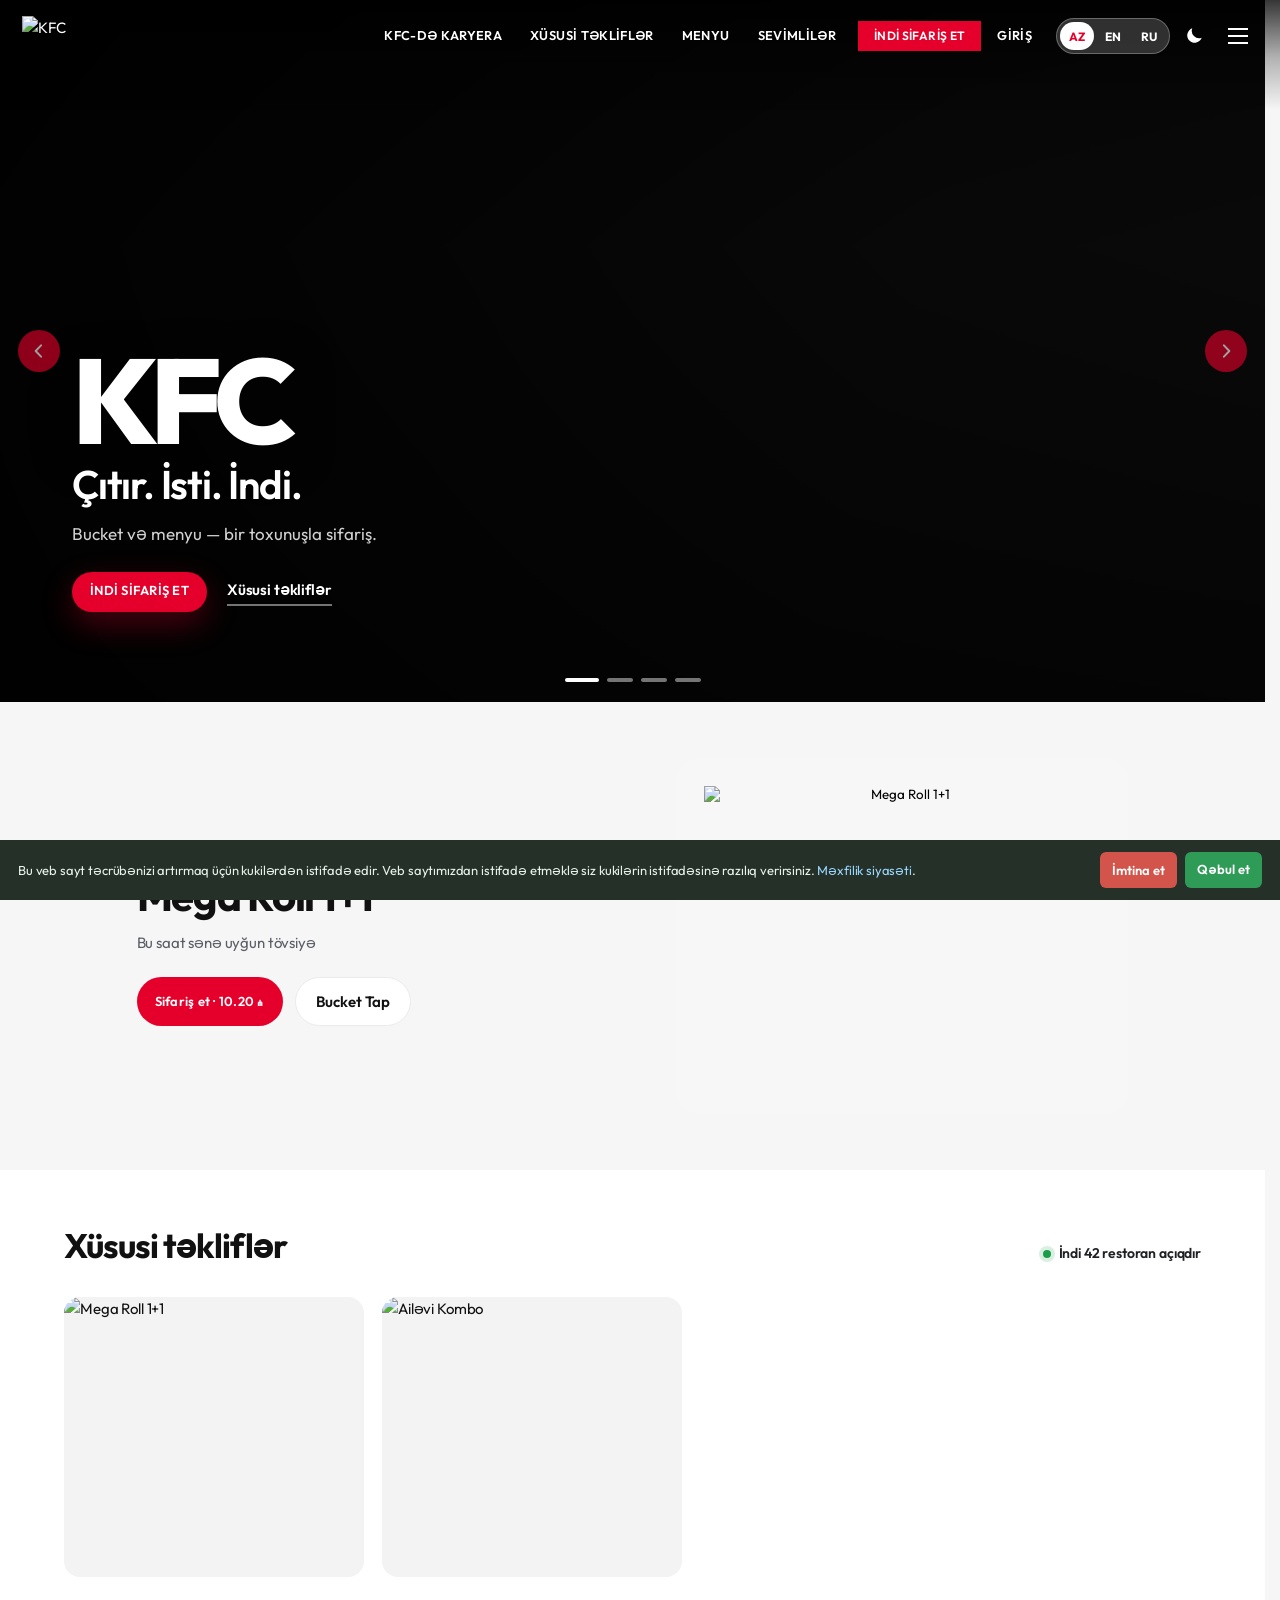
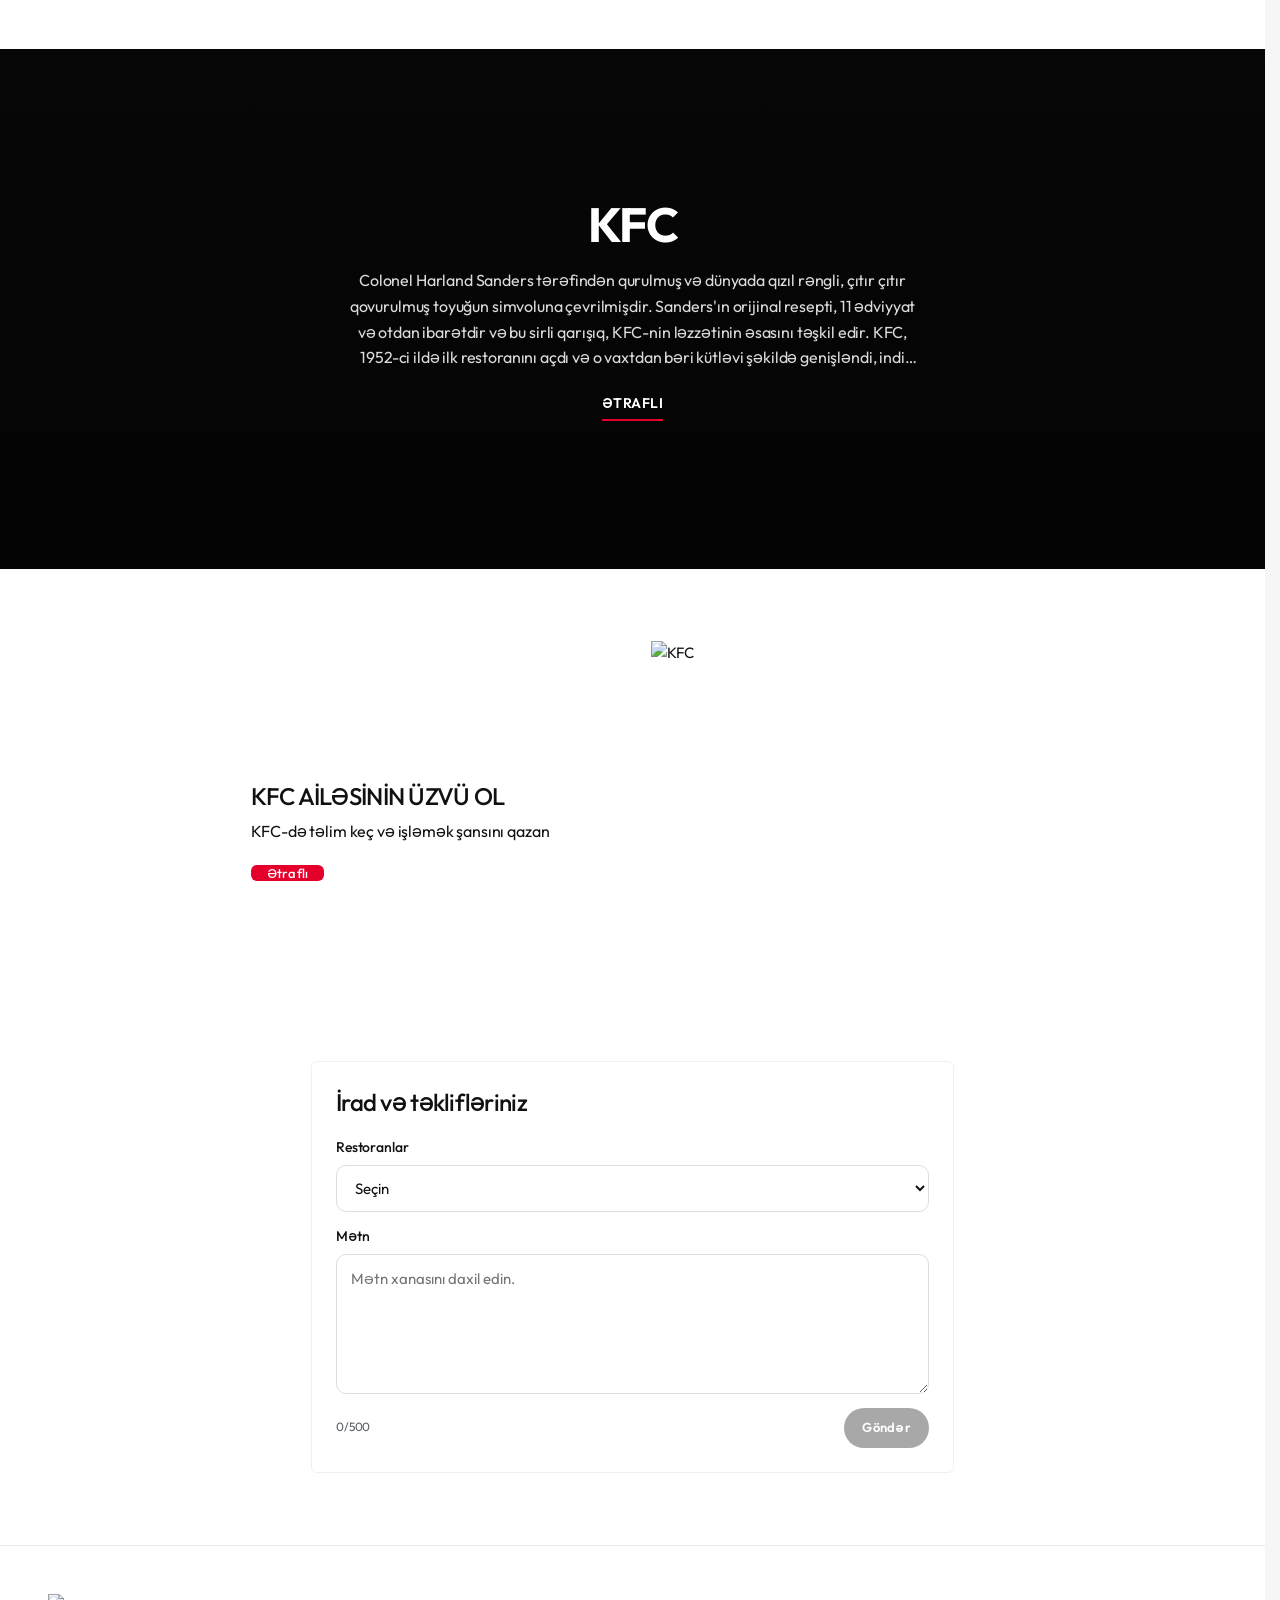
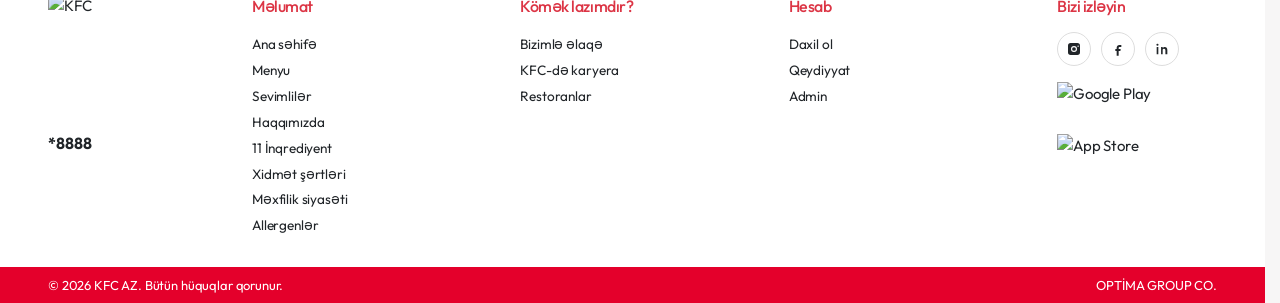
==== commit 48d4832b: "Polish home and menu visuals for a quieter premium look. Refresh hero typography, spacing, and motio" ====
--- a/index.html
+++ b/index.html
@@ -2,23 +2,23 @@
 <html lang="az">
 <head>
   <meta charset="UTF-8">
-  <meta name="viewport" content="width=device-width, initial-scale=1">
+  <meta name="viewport" content="width=device-width, initial-scale=1, viewport-fit=cover">
   <title>KFC Azərbaycan</title>
   <meta name="theme-color" content="#e6002a">
   <link rel="manifest" href="/manifest.webmanifest">
   <link rel="icon" href="https://kfc.az/_next/static/media/kfcLogo.0ef986cb.svg">
   <link rel="preconnect" href="https://fonts.googleapis.com">
   <link rel="preconnect" href="https://fonts.gstatic.com" crossorigin>
-  <link href="https://fonts.googleapis.com/css2?family=Poppins:wght@400;500;600;700&display=swap" rel="stylesheet">
-  <link rel="stylesheet" href="/css/styles.css?v=19">
+  <link href="https://fonts.googleapis.com/css2?family=Outfit:wght@400;500;600;700;800&family=Poppins:wght@400;500;600;700&display=swap" rel="stylesheet">
+  <link rel="stylesheet" href="/css/styles.css?v=25">
   <script>!function(){try{if(localStorage.getItem("kfc_theme")==="dark")document.documentElement.classList.add("theme-dark")}catch(e){}}()</script>
 </head>
 <body data-page="home">
   <div id="root"></div>
-  <script src="/js/catalog.js?v=19"></script>
-  <script src="/js/branches.js?v=19"></script>
-  <script src="/js/content.js?v=19"></script>
-  <script src="/js/i18n.js?v=19"></script>
-  <script src="/js/app.js?v=19"></script>
+  <script src="/js/catalog.js?v=25"></script>
+  <script src="/js/branches.js?v=25"></script>
+  <script src="/js/content.js?v=25"></script>
+  <script src="/js/i18n.js?v=25"></script>
+  <script src="/js/app.js?v=25"></script>
 </body>
 </html>
--- a/css/styles.css
+++ b/css/styles.css
@@ -1,15 +1,16 @@
-﻿:root {
-  --red: #e6002a;
-  --red-dark: #c40022;
-  --ink: #202124;
-  --muted: #6b6f76;
-  --line: #ececec;
-  --bg: #f6f5f5;
+:root {
+  --red: #e4002b;
+  --red-dark: #c10024;
+  --ink: #111111;
+  --muted: #5a5e66;
+  --line: #ebebeb;
+  --bg: #f7f7f7;
   --card: #ffffff;
-  --footer: #161616;
+  --footer: #0e0e0e;
   --header-h: 72px;
-  --shadow: 0 10px 28px rgba(17, 17, 17, 0.08);
-  --radius: 16px;
+  --shadow: 0 12px 32px rgba(0, 0, 0, 0.07);
+  --radius: 14px;
+  --display: "Outfit", Poppins, sans-serif;
 }
 
 * { box-sizing: border-box; }
@@ -40,11 +41,17 @@
 html { scroll-behavior: smooth; }
 body {
   margin: 0;
-  font-family: Poppins, "Segoe UI", sans-serif;
+  font-family: Outfit, Poppins, sans-serif;
   color: var(--ink);
   background: #fff;
   font-size: 15px;
-  line-height: 1.5;
+  line-height: 1.55;
+  letter-spacing: -.01em;
+  -webkit-font-smoothing: antialiased;
+}
+h1, h2, h3, .hero-brand, .page-title, .menu-head h1, .offers-band h2, .story-box h2 {
+  font-family: var(--display);
+  letter-spacing: -.03em;
 }
 img { max-width: 100%; display: block; }
 button, input, select, textarea { font-family: inherit; }
@@ -344,20 +351,20 @@
 .scroll-top[hidden] { display: none !important; }
 body:has(.cookie) .scroll-top { bottom: 118px; }
 
-.hero { position: relative; background: transparent; padding: 0; }
+.hero { position: relative; background: #0a0a0a; padding: 0; }
 .hero-viewport {
   position: relative;
   overflow: hidden;
   width: 100%;
   margin: 0;
-  height: auto;
-  aspect-ratio: 1800 / 515;
-  background: #111;
+  height: clamp(420px, 78vh, 720px);
+  aspect-ratio: auto;
+  background: #0a0a0a;
 }
 .hero-track {
   display: flex;
   height: 100%;
-  transition: transform .7s cubic-bezier(.22, .61, .36, 1);
+  transition: transform .85s cubic-bezier(.22, .61, .36, 1);
 }
 .hero-slide { flex: 0 0 100%; width: 100%; height: 100%; min-width: 0; overflow: hidden; }
 .hero-slide img {
@@ -369,7 +376,82 @@
   display: block;
 }
 .hero-slide.live img { animation: hero-live 8s linear forwards; }
-@keyframes hero-live { from { transform: translate3d(0,0,0) scale(1); } to { transform: translate3d(0,0,0) scale(1.03); } }
+@keyframes hero-live { from { transform: translate3d(0,0,0) scale(1); } to { transform: translate3d(0,0,0) scale(1.06); } }
+.hero-shade {
+  position: absolute;
+  inset: 0;
+  z-index: 1;
+  pointer-events: none;
+  background:
+    linear-gradient(105deg, rgba(0,0,0,.82) 0%, rgba(0,0,0,.48) 38%, rgba(0,0,0,.15) 68%, transparent 100%),
+    linear-gradient(180deg, rgba(0,0,0,.28) 0%, transparent 35%, rgba(0,0,0,.5) 100%);
+}
+.hero-copy {
+  position: absolute;
+  left: clamp(20px, 6vw, 72px);
+  right: clamp(20px, 8vw, 120px);
+  bottom: clamp(48px, 10vh, 96px);
+  z-index: 2;
+  max-width: 560px;
+  color: #fff;
+  animation: hero-copy-in .9s cubic-bezier(.22, .61, .36, 1) both;
+}
+@keyframes hero-copy-in {
+  from { opacity: 0; transform: translate3d(0, 28px, 0); }
+  to { opacity: 1; transform: none; }
+}
+.hero-brand {
+  margin: 0 0 14px;
+  font-size: clamp(64px, 11vw, 120px);
+  font-weight: 800;
+  line-height: .8;
+  letter-spacing: -.06em;
+  color: #fff;
+  text-shadow: 0 10px 48px rgba(0,0,0,.4);
+}
+.hero-copy h1 {
+  margin: 0 0 14px;
+  font-size: clamp(24px, 3.6vw, 40px);
+  font-weight: 600;
+  line-height: 1.12;
+  letter-spacing: -.03em;
+  max-width: 12ch;
+}
+.hero-lead {
+  margin: 0 0 26px;
+  font-size: clamp(15px, 1.5vw, 17px);
+  line-height: 1.5;
+  font-weight: 400;
+  color: rgba(255,255,255,.82);
+  max-width: 32ch;
+  letter-spacing: 0;
+}
+.hero-cta {
+  display: flex;
+  flex-wrap: wrap;
+  align-items: center;
+  gap: 14px 20px;
+}
+.hero-order {
+  min-height: 50px;
+  padding: 0 28px;
+  font-size: 14px;
+  font-weight: 600;
+  letter-spacing: .02em;
+  text-transform: uppercase;
+  border-radius: 999px;
+  box-shadow: 0 12px 32px rgba(228, 0, 43, .32);
+}
+.hero-link {
+  color: #fff;
+  font-weight: 600;
+  font-size: 15px;
+  text-decoration: none;
+  border-bottom: 2px solid rgba(255,255,255,.45);
+  padding-bottom: 2px;
+  transition: border-color .2s ease, color .2s ease;
+}
+.hero-link:hover { color: #fff; border-bottom-color: #fff; }
 .hero-progress {
   position: absolute; left: 0; bottom: 0; height: 3px; width: 0; background: #fff; z-index: 4;
 }
@@ -389,7 +471,7 @@
   place-items: center;
   opacity: .62;
   transition: opacity .25s ease, transform .25s ease, background .25s ease;
-  z-index: 2;
+  z-index: 3;
 }
 .hero-btn svg { display: block; }
 .hero-btn:hover { opacity: 1; background: #ff1a3c; transform: translateY(-50%) scale(1.08); }
@@ -399,7 +481,7 @@
   position: absolute;
   left: 0;
   right: 0;
-  bottom: 8px;
+  bottom: 12px;
   z-index: 3;
   display: flex;
   justify-content: center;
@@ -418,22 +500,22 @@
   pointer-events: auto;
   cursor: pointer;
 }
-.hero-bars button.on { background: #fff; width: 26px; }
+.hero-bars button.on { background: #fff; width: 34px; }
 
 .section { padding: 42px 40px 20px; }
 .offers-band {
-  background: #f7f6f6;
-  padding: 32px 24px 48px 53px;
+  background: #fff;
+  padding: 56px clamp(20px, 5vw, 64px) 64px;
 }
 .offers-band h2 {
   margin: 0;
-  font-size: 28px;
-  font-weight: 500;
-  letter-spacing: 0;
-  text-transform: uppercase;
-  line-height: 1.2;
-}
-.offers-head { display: flex; align-items: flex-end; justify-content: space-between; gap: 16px; margin: 0 0 28px; flex-wrap: wrap; }
+  font-size: clamp(26px, 3vw, 34px);
+  font-weight: 700;
+  letter-spacing: -.03em;
+  text-transform: none;
+  line-height: 1.15;
+}
+.offers-head { display: flex; align-items: flex-end; justify-content: space-between; gap: 16px; margin: 0 0 32px; flex-wrap: wrap; }
 .open-now { display: inline-flex; align-items: center; gap: 8px; font-size: 14px; font-weight: 600; color: #202124; }
 .open-now i { width: 8px; height: 8px; border-radius: 50%; background: #1b9e4b; box-shadow: 0 0 0 4px rgba(27, 158, 75, .16); }
 .offer-row {
@@ -443,18 +525,16 @@
   padding-bottom: 8px;
 }
 .offer-shot {
-  flex: 0 0 288px;
-  width: 288px;
-  height: 256px;
-  border-radius: 10px;
+  flex: 0 0 300px;
+  width: 300px;
+  height: 280px;
+  border-radius: 16px;
   overflow: hidden;
-  background: #fff;
-  transition: box-shadow .3s ease, transform .35s ease;
-}
-.offer-shot:hover { box-shadow: 0 18px 36px rgba(17, 17, 17, .16); }
-.offer-shot img { width: 100%; height: 100%; object-fit: cover; object-position: center; display: block; animation: offer-live 18s ease-in-out infinite alternate; }
-.offer-shot:nth-child(2n) img { animation-delay: -6s; }
-@keyframes offer-live { from { transform: translate3d(0,0,0) scale(1); } to { transform: translate3d(0,0,0) scale(1.035); } }
+  background: #f3f3f3;
+  transition: box-shadow .35s ease, transform .35s ease;
+}
+.offer-shot:hover { box-shadow: 0 20px 44px rgba(0, 0, 0, .14); transform: translateY(-4px); }
+.offer-shot img { width: 100%; height: 100%; object-fit: cover; object-position: center; display: block; }
 .card-grid {
   display: grid;
   grid-template-columns: repeat(5, minmax(0, 1fr));
@@ -463,16 +543,16 @@
 
 .pcard {
   background: var(--card);
-  border-radius: 18px;
-  box-shadow: 0 8px 24px rgba(17, 17, 17, .07);
+  border-radius: 16px;
+  box-shadow: none;
   overflow: hidden;
   display: flex;
   flex-direction: column;
   min-height: 100%;
-  border: 1px solid #f3f3f3;
-  transition: box-shadow .3s ease, transform .35s ease;
-}
-.pcard:hover { box-shadow: 0 22px 40px rgba(17, 17, 17, .16); }
+  border: 1px solid var(--line);
+  transition: box-shadow .3s ease, transform .35s ease, border-color .3s ease;
+}
+.pcard:hover { box-shadow: var(--shadow); border-color: transparent; }
 .pcard .photo {
   height: 196px;
   background: linear-gradient(#fff, #fafafa);
@@ -487,7 +567,18 @@
   object-fit: contain;
   transition: transform .45s ease;
 }
-.pcard:hover .photo img { transform: none; }
+@media (hover: hover) and (pointer: fine) {
+  .pcard:hover .photo img { transform: scale(1.07); }
+  .catalog .pcard:hover .photo img { transform: scale(1.08); }
+  .catalog .pcard .btn-red {
+    transition: transform .28s ease, opacity .28s ease, background .2s ease, box-shadow .2s ease;
+  }
+  .catalog .pcard:not(:hover) .btn-red {
+    transform: translateY(4px);
+    opacity: .88;
+  }
+  .offer-shot:hover img { transform: scale(1.05); }
+}
 .pcard .body { padding: 4px 14px 16px; text-align: center; display: flex; flex-direction: column; flex: 1; }
 .pcard h3 {
   margin: 6px 0 6px;
@@ -507,64 +598,76 @@
   -webkit-box-orient: vertical;
   overflow: hidden;
 }
-.price { color: var(--red); font-weight: 700; font-size: 15px; margin-bottom: 10px; }
+.price { color: var(--ink); font-weight: 700; font-size: 16px; margin-bottom: 10px; letter-spacing: -.02em; }
 .btn-red {
   background: var(--red);
   color: #fff;
   border: 0;
   border-radius: 999px;
-  min-height: 38px;
-  padding: 8px 16px;
-  font-size: 14px;
+  min-height: 40px;
+  padding: 8px 18px;
+  font-size: 13px;
   font-weight: 600;
+  letter-spacing: .02em;
   transition: background .2s ease, transform .2s ease, box-shadow .2s ease;
 }
-.btn-red:hover { background: var(--red-dark); box-shadow: 0 8px 16px rgba(230, 0, 42, .28); }
+.btn-red:hover { background: var(--red-dark); box-shadow: 0 10px 22px rgba(228, 0, 43, .28); }
 .btn-red:disabled { opacity: .45; cursor: not-allowed; }
 .pcard .btn-red { width: 100%; margin-top: auto; }
 
 .story-band {
   position: relative;
-  min-height: 600px;
+  min-height: 520px;
   overflow: hidden;
-  background: #111;
+  background: #0a0a0a;
 }
 .story-photo {
   position: absolute;
-  inset: -4%;
+  inset: 0;
   background: center/cover no-repeat;
-  animation: story-live 32s ease-in-out infinite alternate;
-}
-@keyframes story-live {
-  from { transform: translate3d(-1.2%, 0, 0) scale(1.04); }
-  to { transform: translate3d(1.2%, 0, 0) scale(1.06); }
+  transform: scale(1.04);
 }
 .story-overlay {
   position: relative;
   z-index: 1;
-  min-height: 600px;
-  background: rgba(0, 0, 0, .267);
+  min-height: 520px;
+  background: linear-gradient(180deg, rgba(0,0,0,.35), rgba(0,0,0,.62));
   display: flex;
   align-items: center;
   justify-content: center;
-  padding: 48px 16px;
-}
-.story-box { width: min(1000px, 100%); text-align: center; color: #fff; }
+  padding: 72px 24px;
+}
+.story-box { width: min(720px, 100%); text-align: center; color: #fff; }
 .story-box h2 {
   margin: 0;
   color: #fff;
-  font-size: 28px;
+  font-size: clamp(32px, 4vw, 48px);
   font-weight: 700;
-  line-height: 33.6px;
+  line-height: 1.1;
   text-transform: none;
-  letter-spacing: 0;
 }
 .story-box p {
-  margin: 12px 0 0;
-  color: #fff;
+  margin: 18px auto 0;
+  color: rgba(255,255,255,.86);
   font-size: 16px;
   font-weight: 400;
-  line-height: 24px;
+  line-height: 1.6;
+  max-width: 52ch;
+  display: -webkit-box;
+  -webkit-line-clamp: 4;
+  -webkit-box-orient: vertical;
+  overflow: hidden;
+}
+.story-more {
+  display: inline-block;
+  margin-top: 22px;
+  color: #fff;
+  font-weight: 600;
+  font-size: 14px;
+  letter-spacing: .04em;
+  text-transform: uppercase;
+  border-bottom: 2px solid var(--red);
+  padding-bottom: 4px;
 }
 
 .ing, .year-card, .career-row, .join-card {
@@ -776,17 +879,17 @@
 @keyframes rise { from { opacity: 0; transform: translateY(10px); } to { opacity: 1; transform: none; } }
 .catalog .card-grid { grid-template-columns: repeat(auto-fill, minmax(250px, 1fr)); gap: 20px; }
 .catalog .pcard {
-  background: #f7f6f6;
-  border: 0;
-  border-radius: 10px;
+  background: #fff;
+  border: 1px solid var(--line);
+  border-radius: 16px;
   box-shadow: none;
 }
-.catalog .pcard:hover { box-shadow: 0 18px 36px rgba(17, 17, 17, .14); }
+.catalog .pcard:hover { box-shadow: var(--shadow); border-color: transparent; }
 .catalog .pcard .photo {
   position: relative;
-  height: 208px;
+  height: 220px;
   padding: 0;
-  background: #f7f6f6;
+  background: #f4f4f4;
   overflow: hidden;
   display: block;
 }
@@ -798,22 +901,26 @@
   object-fit: cover;
   object-position: center;
   display: block;
+  transition: transform .5s ease;
 }
 .offers-catalog .pcard .photo { height: 256px; }
-.catalog .pcard .body { padding: 12px 14px 16px; }
-.catalog .pcard h3 { font-size: 16px; font-weight: 600; min-height: 42px; }
-.catalog .pcard p { font-size: 13px; min-height: 38px; }
-.catalog .price { font-size: 16px; }
+.catalog .pcard .body { padding: 16px 16px 18px; text-align: left; }
+.catalog .pcard h3 { font-size: 17px; font-weight: 600; min-height: 0; margin: 0 0 6px; letter-spacing: -.02em; }
+.catalog .pcard p { font-size: 13px; min-height: 0; margin: 0 0 12px; color: var(--muted); }
+.catalog .price { font-size: 17px; color: var(--ink); margin-bottom: 0; }
+.catalog .meta-row { margin-bottom: 12px; }
 .catalog .pcard .btn-red {
   width: 100%;
-  height: 32px;
-  min-height: 32px;
-  margin: 8px 0 0;
-  padding: 0 12px;
-  border-radius: 10px;
-  font-size: 16px;
-  font-weight: 500;
-  line-height: 32px;
+  height: 42px;
+  min-height: 42px;
+  margin: 0;
+  padding: 0 14px;
+  border-radius: 999px;
+  font-size: 13px;
+  font-weight: 600;
+  line-height: 42px;
+  text-transform: uppercase;
+  letter-spacing: .03em;
 }
 .page-title { margin: 0 0 10px; font-size: 32px; font-weight: 600; letter-spacing: -.3px; }
 .chili {
@@ -1001,7 +1108,17 @@
 @keyframes kds-blink { 50% { opacity: .2; } }
 @media (prefers-reduced-motion: reduce) {
   .kds-paper, .kds-paper .fresh, .kds-head i,
-  .hero-slide.live img, .offer-shot img, .join-card img, .story-photo { animation: none; }
+  .hero-slide.live img, .offer-shot img, .join-card img, .story-photo,
+  .hero-copy, .hero-order, .daily-shot img, .track-line li.live i,
+  .cart-fly, .bag-bounce, .reveal, .skeleton-card .sk { animation: none !important; }
+  .reveal { opacity: 1; transform: none; }
+  body.is-entering .page,
+  body.is-entering .layout,
+  body.is-entering .hero,
+  body.is-entering .daily-band,
+  body.is-entering .offers-band,
+  body.is-entering .story-band,
+  body.is-entering .home-bottom { animation: none; }
 }
 
 @media (max-width: 1100px) {
@@ -1013,42 +1130,285 @@
   .career-row img { width: 46%; flex-basis: 46%; height: 280px; }
 }
 @media (max-width: 760px) {
-  .hero-btn { width: 36px; height: 36px; }
+  html, body {
+    overflow-x: hidden;
+    max-width: 100%;
+  }
+  #root, .header, .hero, .offers-band, .story-band, .home-bottom, .page, .layout, .footer, .daily-band {
+    max-width: 100%;
+  }
+  .hide-m { display: none !important; }
+  .header {
+    padding: 0 12px;
+    height: 56px;
+    gap: 10px;
+    align-items: center;
+  }
+  .logo {
+    flex: 0 0 auto;
+    display: grid;
+    place-items: center;
+    min-width: 44px;
+    min-height: 44px;
+    z-index: 2;
+  }
+  .nav {
+    gap: 6px;
+    flex: 1 1 auto;
+    justify-content: flex-end;
+    align-items: center;
+    min-width: 0;
+    flex-wrap: nowrap;
+  }
+  .nav a, .nav button.linkish {
+    padding: 6px 8px;
+    font-size: 11px;
+    letter-spacing: 0;
+  }
+  .icon-btn { width: 40px; height: 40px; flex: 0 0 40px; }
+  .is-home .header,
+  .is-home .header.is-solid {
+    height: 56px;
+    padding: 0 12px;
+    align-items: center;
+  }
+  .logo img, .is-home .logo img { height: 26px; }
+  .hero-viewport {
+    height: min(78vh, 560px);
+    min-height: 360px;
+  }
+  .hero-copy {
+    left: 16px;
+    right: 16px;
+    bottom: 52px;
+    max-width: none;
+  }
+  .hero-brand { font-size: clamp(48px, 18vw, 72px); }
+  .hero-copy h1 { max-width: none; font-size: clamp(20px, 5.5vw, 28px); }
+  .hero-lead { max-width: 28ch; margin-bottom: 18px; }
+  .hero-btn { width: 34px; height: 34px; }
   .hero-btn.prev { left: 8px; }
   .hero-btn.next { right: 8px; }
-  .header { padding: 0 10px 0 12px; }
-  .is-home .header { height: 88px; padding-top: 10px; }
-  .is-home .header.is-solid { height: 64px; padding-top: 0; align-items: center; }
-  .logo img, .is-home .logo img { height: 30px; }
-  .hero-btn { width: 34px; height: 34px; }
-  .offers-band { padding: 24px 16px 32px; }
+  .hero-bars { bottom: 10px; }
+  .daily-band {
+    grid-template-columns: 1fr;
+    gap: 14px;
+    margin: 18px auto;
+    padding: 0 16px;
+  }
+  .daily-copy h2 { font-size: 22px; }
+  .daily-actions { width: 100%; }
+  .daily-actions .btn-red, .daily-actions .ghost-btn { width: 100%; text-align: center; }
+  .daily-shot { padding: 12px; }
+  .daily-shot img { height: 200px; }
+  .offers-band { padding: 20px 16px 28px; }
+  .offers-head { flex-direction: column; align-items: flex-start; gap: 10px; margin-bottom: 16px; }
+  .offers-band h2 { font-size: 22px; }
+  .offer-shot { flex: 0 0 220px; width: 220px; height: 196px; }
   .section, .page, .footer { padding-left: 16px; padding-right: 16px; }
-  .copy { margin-left: -16px; margin-right: -16px; padding-left: 16px; padding-right: 16px; }
-  .join-card { flex-direction: column; align-items: flex-start; padding: 20px; }
-  .card-grid { grid-template-columns: 1fr 1fr; }
-  .foot-logo { width: 88px; height: 88px; }
-  .layout { grid-template-columns: 1fr; }
-  .side { position: static; height: auto; display: flex; overflow: auto; padding: 10px 8px; gap: 4px; }
-  .side button { width: auto; white-space: nowrap; flex-direction: column; gap: 6px; padding: 8px 10px; min-width: 76px; }
+  .page { padding-top: 20px; padding-bottom: 36px; }
+  .page-title { font-size: 28px; line-height: 1.2; word-break: break-word; }
+  .lead { font-size: 14px; }
+  .footer { padding-top: 32px; }
+  .copy { margin-left: -16px; margin-right: -16px; padding-left: 16px; padding-right: 16px; height: auto; min-height: 36px; flex-wrap: wrap; padding-top: 8px; padding-bottom: 8px; }
+  .home-bottom {
+    flex-direction: column;
+    align-items: stretch;
+    gap: 16px;
+    padding: 28px 16px 40px;
+  }
+  .join-card, .feedback-card { width: 100%; min-height: 0; }
+  .join-card {
+    flex-direction: column;
+    align-items: stretch;
+    padding: 16px;
+  }
+  .join-card img {
+    width: 100%;
+    height: 200px;
+    flex-basis: auto;
+    object-fit: cover;
+  }
+  .join-card p { max-width: none; }
+  .join-card .btn-red { width: 100%; }
+  .feedback-card { padding: 16px; }
+  .story-band, .story-overlay { min-height: 0; }
+  .story-overlay { padding: 36px 16px; }
+  .story-box h2 { font-size: 22px; line-height: 1.3; }
+  .story-box p { font-size: 14px; line-height: 1.55; }
+  .card-grid { grid-template-columns: 1fr 1fr; gap: 12px; }
+  .catalog .pcard .photo { height: 140px; }
+  .catalog .pcard h3 { font-size: 14px; min-height: 0; }
+  .catalog .pcard p { font-size: 12px; min-height: 0; display: -webkit-box; -webkit-line-clamp: 2; -webkit-box-orient: vertical; overflow: hidden; }
+  .foot-logo { width: 72px; height: 72px; }
+  .layout { grid-template-columns: 1fr; min-height: 0; }
+  .side {
+    position: sticky;
+    top: 64px;
+    z-index: 20;
+    height: auto;
+    display: flex;
+    overflow-x: auto;
+    overflow-y: hidden;
+    padding: 10px 8px;
+    gap: 4px;
+    -webkit-overflow-scrolling: touch;
+    border-bottom: 1px solid var(--line);
+  }
+  .side button {
+    width: auto;
+    white-space: nowrap;
+    flex-direction: column;
+    gap: 6px;
+    padding: 8px 10px;
+    min-width: 72px;
+    flex: 0 0 auto;
+  }
   .side button em { display: none; }
-  .side .bubble { width: 52px; height: 52px; flex-basis: 52px; }
-  .menu-head { flex-direction: column; align-items: stretch; }
-  .menu-head .search { max-width: none; }
+  .side .bubble { width: 48px; height: 48px; flex-basis: 48px; }
+  .menu-wrap { padding: 16px 12px 40px; }
+  .menu-head { flex-direction: column; align-items: stretch; gap: 12px; }
+  .menu-head .search { max-width: none; width: 100%; }
+  .filter-row { gap: 6px; }
+  .filter-row button { padding: 7px 12px; font-size: 12px; }
   .year, .year.year-alt, .ing, .ing:nth-child(even), .career-row, .career-row.alt { flex-direction: column; width: 100%; margin: 0; }
   .year-mark, .year.year-alt .year-mark { border: 0; flex-basis: auto; justify-content: flex-start; padding: 0 4px; }
-  .ing-photo { width: 100%; height: 240px; flex-basis: 240px; }
+  .ing-photo { width: 100%; height: 220px; flex-basis: 220px; }
   .ing:nth-child(odd) .ing-photo img, .ing:nth-child(even) .ing-photo img { border-radius: 0; }
   .ing-copy { padding: 18px 16px 22px; }
-  .career-row img { width: 100%; height: 220px; flex-basis: auto; }
+  .career-row img { width: 100%; height: 200px; flex-basis: auto; }
   .career-row div { padding: 16px; }
-  .page-hero { aspect-ratio: 16 / 7; padding: 16px; }
-  .page-hero h1, .app-band h2 { font-size: 28px; }
-  .footer-grid { grid-template-columns: 1fr 1fr; }
-  .kds { display: none; }
-  .cookie { flex-direction: column; align-items: stretch; }
+  .page-hero { aspect-ratio: 16 / 9; min-height: 160px; padding: 16px; }
+  .page-hero h1, .app-band h2 { font-size: 24px; }
+  .footer-grid { grid-template-columns: 1fr 1fr; gap: 18px; }
+  .stores img { width: 130px; }
+  .kds { display: none !important; }
+  .cookie {
+    flex-direction: column;
+    align-items: stretch;
+    gap: 10px;
+    padding: 12px 14px calc(12px + env(safe-area-inset-bottom, 0px));
+  }
+  .cookie .actions { width: 100%; }
+  .cookie .ghost, .cookie .ok { flex: 1; }
+  .courier {
+    left: 10px;
+    right: 10px;
+    bottom: 12px;
+    max-width: none;
+    width: auto;
+  }
+  body:has(.cookie) .courier { bottom: 96px; }
+  body:has(.install-banner) .courier { bottom: 88px; }
+  body:has(.cookie):has(.install-banner) .courier { bottom: 168px; }
+  .install-banner {
+    left: 10px;
+    right: 10px;
+    bottom: 10px;
+    flex-wrap: wrap;
+    padding: 12px;
+  }
+  body:has(.cookie) .install-banner { bottom: 92px; }
+  .scroll-top { right: 12px; bottom: 88px; }
+  body:has(.cookie) .scroll-top { bottom: 160px; }
+  .drawer { width: 100%; padding: 14px 14px 28px; }
+  .cart-row { grid-template-columns: 56px 1fr auto; gap: 8px; }
+  .modal-layer { padding: 8px; align-items: end; }
+  .product-modal { max-height: 92vh; border-radius: 16px 16px 0 0; width: 100%; }
+  .branch-tools { flex-direction: column; align-items: stretch; }
+  .pin-map { height: 180px; margin-bottom: 14px; }
+  .map-card iframe { min-height: 220px; height: 220px; }
+  .auth-wrap { padding: 20px 12px 40px; }
+  .auth-card { width: 100%; padding: 20px 16px; }
+  .timeline { padding: 0; }
+  .order-list { margin-top: 14px; }
+  .order-card { padding: 14px; }
+  .track-line { grid-template-columns: repeat(2, 1fr); gap: 8px; }
 }
 @media (max-width: 520px) {
   .card-grid { grid-template-columns: 1fr; }
+  .footer-grid { grid-template-columns: 1fr; }
+  .offers-band h2 { font-size: 20px; }
+  .hero-viewport { height: min(72vh, 480px); min-height: 320px; }
+  .hero-btn { display: none; }
+  .catalog .pcard .photo { height: 180px; }
+  .meta-row { flex-wrap: wrap; }
+  .mnav-item span { font-size: 10px; }
+}
+
+.mobile-nav { display: none; }
+@media (max-width: 760px) {
+  .mobile-nav {
+    display: grid;
+    grid-template-columns: repeat(5, minmax(0, 1fr));
+    align-items: center;
+    position: fixed;
+    left: 0;
+    right: 0;
+    bottom: 0;
+    z-index: 65;
+    background: #fff;
+    border-top: 1px solid #ececec;
+    padding: 8px 6px calc(8px + env(safe-area-inset-bottom, 0px));
+    box-shadow: 0 -8px 24px rgba(0, 0, 0, .08);
+    gap: 2px;
+  }
+  body.has-mnav { padding-bottom: calc(72px + env(safe-area-inset-bottom, 0px)); }
+  body.has-mnav .cookie { bottom: calc(66px + env(safe-area-inset-bottom, 0px)); }
+  body.has-mnav .install-banner { bottom: calc(78px + env(safe-area-inset-bottom, 0px)); }
+  body.has-mnav:has(.cookie) .install-banner { bottom: calc(158px + env(safe-area-inset-bottom, 0px)); }
+  body.has-mnav .courier { bottom: calc(78px + env(safe-area-inset-bottom, 0px)); }
+  body.has-mnav:has(.cookie) .courier { bottom: calc(158px + env(safe-area-inset-bottom, 0px)); }
+  body.has-mnav .scroll-top { bottom: calc(86px + env(safe-area-inset-bottom, 0px)); }
+  .mnav-item {
+    display: flex;
+    flex-direction: column;
+    align-items: center;
+    justify-content: center;
+    gap: 2px;
+    min-width: 0;
+    min-height: 44px;
+    padding: 6px 2px;
+    border-radius: 10px;
+    color: #555;
+    font-size: 11px;
+    font-weight: 600;
+    text-align: center;
+    line-height: 1.15;
+  }
+  .mnav-item span {
+    display: block;
+    max-width: 100%;
+    overflow: hidden;
+    text-overflow: ellipsis;
+    white-space: nowrap;
+  }
+  .mnav-item.on { color: var(--red); background: rgba(230, 0, 42, .08); }
+  .mnav-order {
+    display: grid;
+    place-items: center;
+    min-height: 44px;
+    margin: 0 2px;
+    padding: 10px 8px;
+    border-radius: 999px;
+    background: var(--red);
+    color: #fff !important;
+    font-size: 11px;
+    font-weight: 700;
+    text-align: center;
+    line-height: 1.15;
+    box-shadow: 0 8px 18px rgba(230, 0, 42, .28);
+  }
+  .mnav-order span {
+    display: -webkit-box;
+    -webkit-line-clamp: 2;
+    -webkit-box-orient: vertical;
+    overflow: hidden;
+  }
+  html.theme-dark .mobile-nav { background: #171717; border-top-color: #2a2a2a; }
+  html.theme-dark .mnav-item { color: #c8c8c8; }
+  html.theme-dark .mnav-item.on { color: #fff; background: rgba(230, 0, 42, .2); }
+  html.theme-dark .mnav-order { color: #fff !important; }
 }
 
 html.theme-dark {
@@ -1416,22 +1776,25 @@
   color: var(--red); font: inherit; font-size: 13px; font-weight: 600; cursor: pointer; text-align: left; padding: 0;
 }
 .daily-band {
-  display: grid; grid-template-columns: 1.1fr .9fr; gap: 24px; align-items: center;
-  max-width: 1120px; margin: 28px auto; padding: 0 20px;
-}
-.daily-copy .eyebrow { margin: 0 0 6px; color: var(--red); font-weight: 700; letter-spacing: .04em; text-transform: uppercase; font-size: 12px; }
-.daily-copy h2 { margin: 0 0 8px; font-size: clamp(26px, 4vw, 36px); }
-.daily-copy p { margin: 0 0 16px; color: #555; }
-.daily-actions { display: flex; flex-wrap: wrap; gap: 10px; }
+  display: grid; grid-template-columns: 1.05fr .95fr; gap: 40px; align-items: center;
+  max-width: 1120px; margin: 56px auto; padding: 0 clamp(20px, 5vw, 64px);
+}
+.daily-copy .eyebrow { margin: 0 0 10px; color: var(--red); font-weight: 700; letter-spacing: .12em; text-transform: uppercase; font-size: 11px; }
+.daily-copy h2 { margin: 0 0 12px; font-size: clamp(28px, 4vw, 42px); font-weight: 700; line-height: 1.1; }
+.daily-copy p { margin: 0 0 22px; color: var(--muted); font-size: 15px; max-width: 36ch; }
+.daily-actions { display: flex; flex-wrap: wrap; gap: 12px; }
 .ghost-btn {
-  border: 1px solid #ddd; background: #fff; border-radius: 999px;
-  padding: 12px 18px; font: inherit; font-weight: 600; cursor: pointer;
-}
+  border: 1px solid var(--line); background: #fff; border-radius: 999px;
+  padding: 12px 20px; font: inherit; font-weight: 600; cursor: pointer; color: var(--ink);
+}
+.ghost-btn:hover { border-color: #ccc; }
 .daily-shot {
-  border: 0; background: linear-gradient(160deg, #fff5f6, #fff); border-radius: 22px;
-  padding: 18px; cursor: pointer; box-shadow: 0 16px 40px rgba(230,0,42,.12);
-}
-.daily-shot img { width: 100%; height: min(320px, 42vw); object-fit: contain; }
+  border: 0; background: #f7f7f7; border-radius: 24px;
+  padding: 28px; cursor: pointer; box-shadow: none;
+}
+.daily-shot img {
+  width: 100%; height: min(300px, 40vw); object-fit: contain;
+}
 .track-line {
   list-style: none; display: grid; grid-template-columns: repeat(4, 1fr); gap: 6px;
   margin: 14px 0 4px; padding: 0;
@@ -1442,11 +1805,20 @@
 }
 .track-line i {
   width: 100%; height: 4px; border-radius: 999px; background: #ececec; display: block;
+  transition: background .25s ease, box-shadow .25s ease;
 }
 .track-line li.on { color: #333; }
 .track-line li.on i { background: #f5a3b2; }
 .track-line li.live { color: var(--red); }
-.track-line li.live i { background: var(--red); box-shadow: 0 0 0 4px rgba(230,0,42,.15); }
+.track-line li.live i {
+  background: var(--red);
+  box-shadow: 0 0 0 4px rgba(230,0,42,.15);
+  animation: track-pulse 1.4s ease-in-out infinite;
+}
+@keyframes track-pulse {
+  0%, 100% { box-shadow: 0 0 0 4px rgba(230,0,42,.15); }
+  50% { box-shadow: 0 0 0 9px rgba(230,0,42,.28); }
+}
 .order-pill.onway { background: #dbeafe; color: #1d4ed8; }
 .reorder-btn { width: 100%; margin-top: 12px; }
 .pin-map {
@@ -1525,3 +1897,57 @@
   .coupon-row { flex-direction: column; align-items: stretch; }
 }
 
+
+/* --- motion pack (quieter) --- */
+.reveal {
+  opacity: 0;
+  transform: translate3d(0, 14px, 0);
+  transition: opacity .5s ease, transform .5s ease;
+  transition-delay: var(--reveal-delay, 0ms);
+}
+.reveal.in { opacity: 1; transform: none; }
+body.is-entering .page,
+body.is-entering .layout,
+body.is-entering .hero,
+body.is-entering .daily-band,
+body.is-entering .offers-band,
+body.is-entering .story-band,
+body.is-entering .home-bottom {
+  animation: page-enter .36s ease both;
+}
+@keyframes page-enter {
+  from { opacity: 0; transform: translate3d(0, 8px, 0); }
+  to { opacity: 1; transform: none; }
+}
+.cart-fly {
+  position: fixed;
+  z-index: 240;
+  pointer-events: none;
+  object-fit: cover;
+  border-radius: 14px;
+  box-shadow: 0 12px 28px rgba(0,0,0,.28);
+  transition: left .62s cubic-bezier(.2,.7,.2,1), top .62s cubic-bezier(.2,.7,.2,1), width .62s ease, height .62s ease, opacity .62s ease, transform .62s ease;
+}
+.icon-btn.bag.bag-bounce { animation: bag-bounce .5s cubic-bezier(.2,.8,.2,1); }
+@keyframes bag-bounce {
+  0% { transform: scale(1); }
+  35% { transform: scale(1.22); }
+  65% { transform: scale(.92); }
+  100% { transform: scale(1); }
+}
+.skeleton-card { pointer-events: none; }
+.skeleton-card .sk {
+  background: linear-gradient(90deg, #eee 25%, #f7f7f7 50%, #eee 75%);
+  background-size: 200% 100%;
+  animation: skeleton-shine 1.1s linear infinite;
+  border-radius: 10px;
+}
+.skeleton-card .photo.sk { height: 180px; margin: 10px; }
+.skeleton-card .sk-line { height: 14px; margin: 10px 14px 8px; }
+.skeleton-card .sk-line.short { width: 55%; height: 12px; }
+.skeleton-card .sk-btn { height: 32px; margin: 12px 14px 16px; border-radius: 10px; }
+@keyframes skeleton-shine {
+  0% { background-position: 200% 0; }
+  100% { background-position: -200% 0; }
+}
+.offer-shot img { transition: transform .45s ease; }
